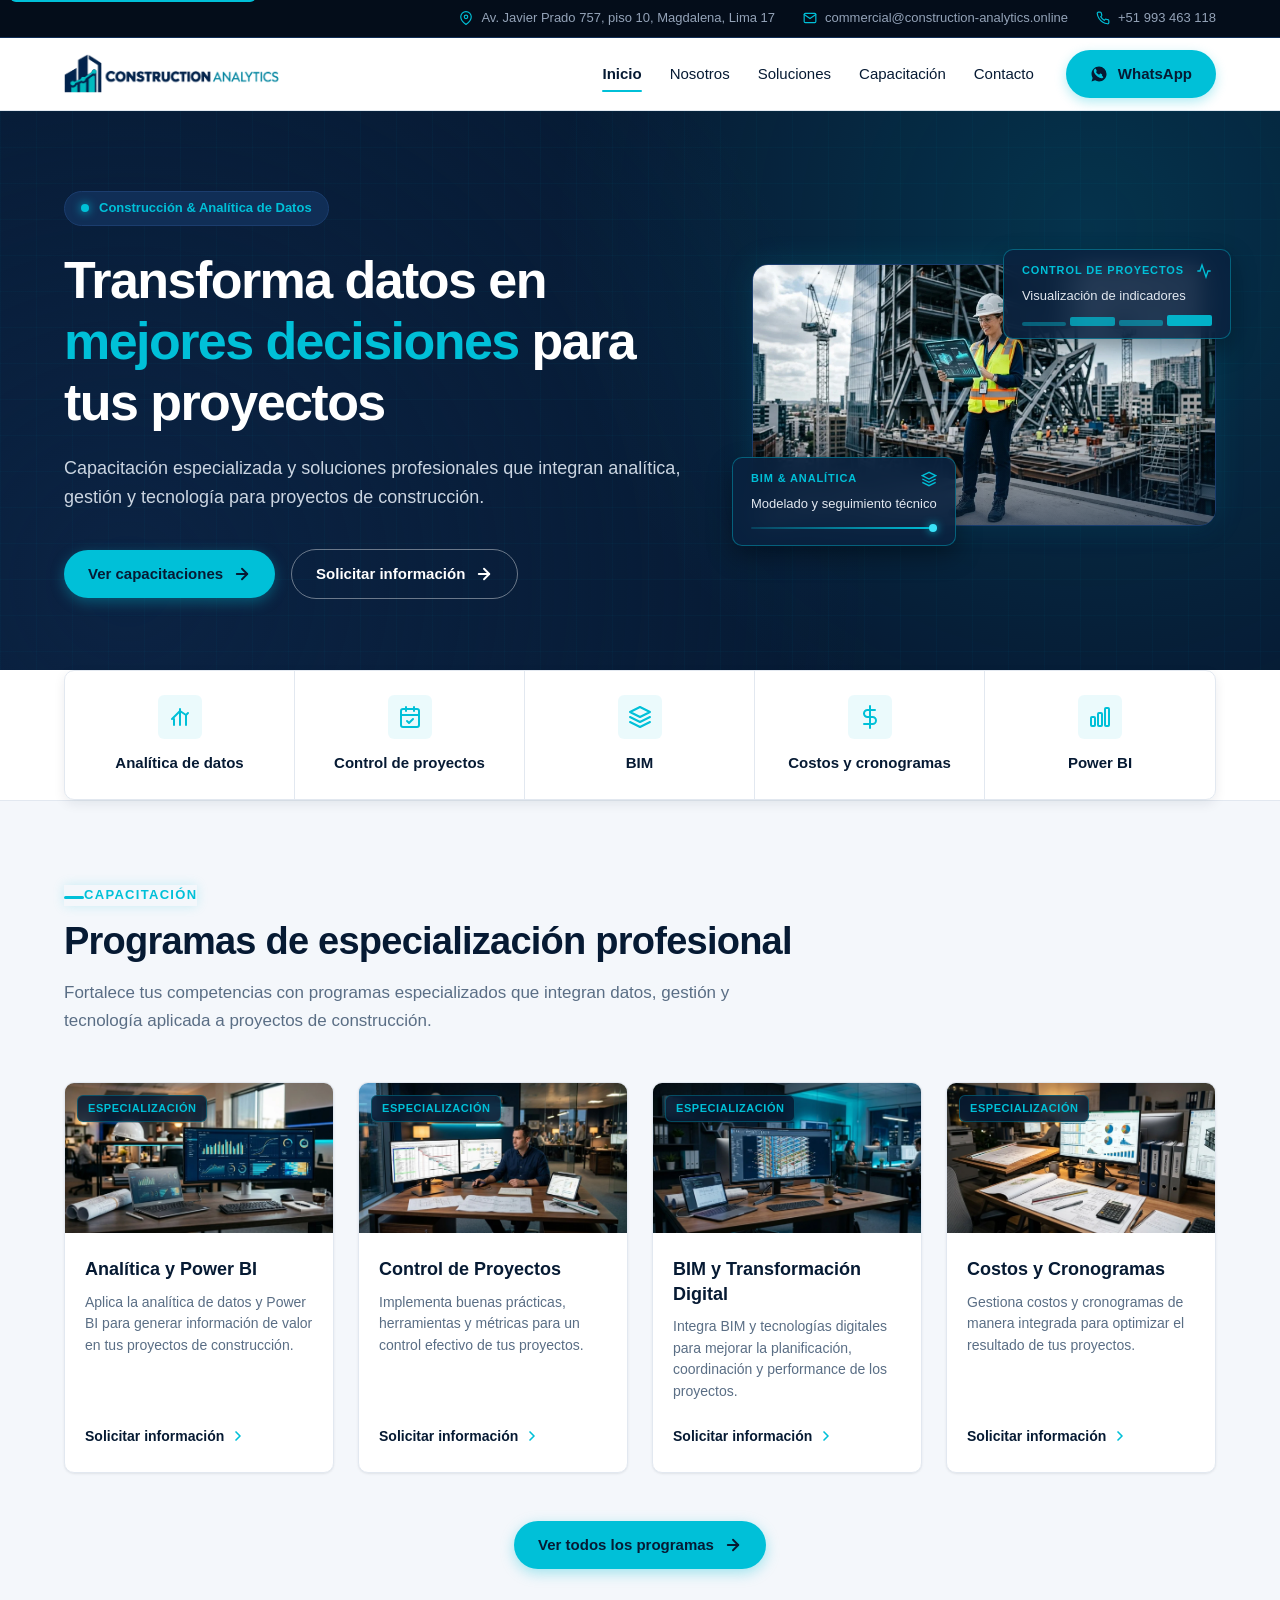
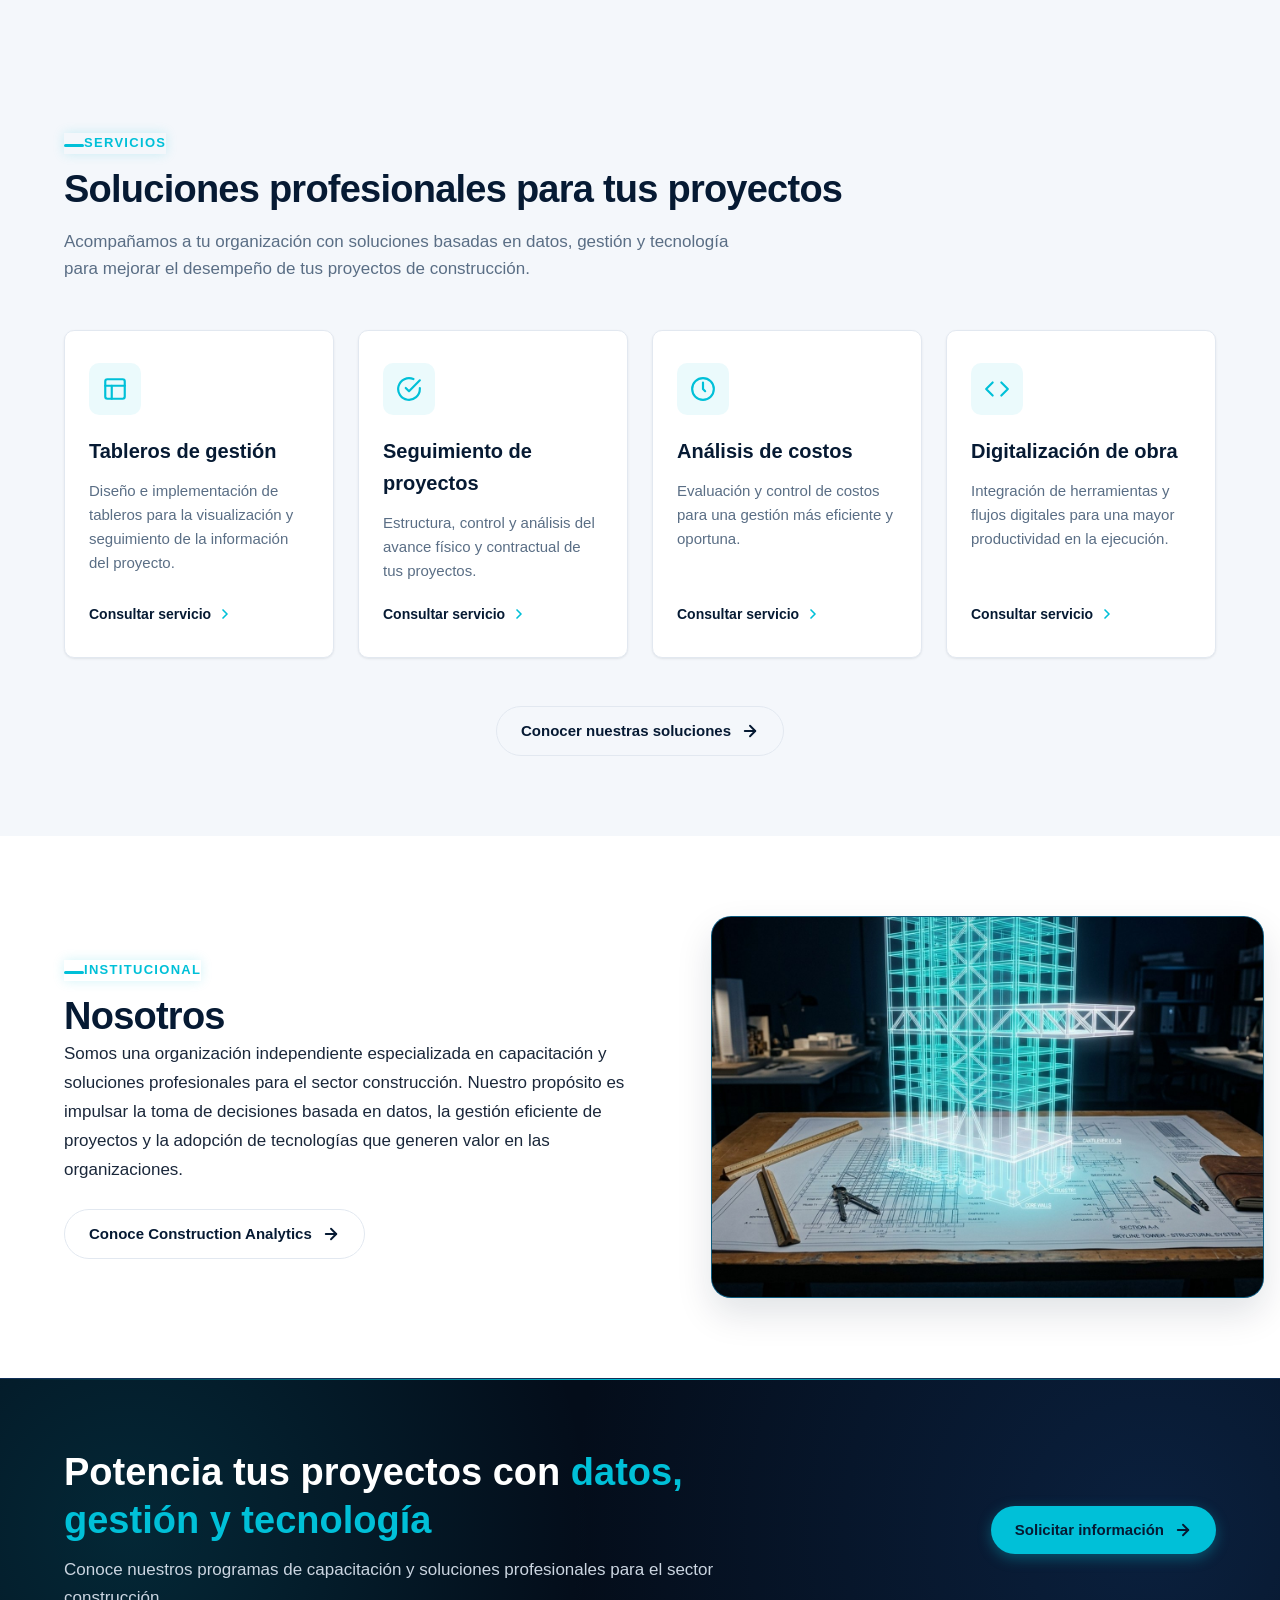
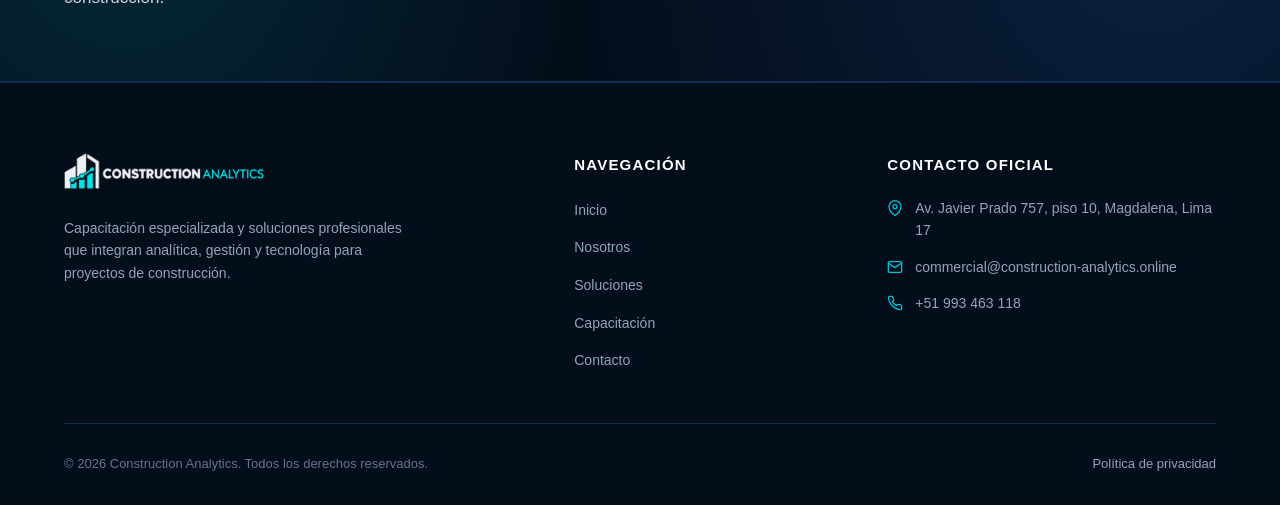
==== index.html @ 5a781f60 "feat: crear sitio web multipágina de Construction Analytics" ====
<!DOCTYPE html>
<html lang="es">
<head>
  <meta charset="UTF-8">
  <meta name="viewport" content="width=device-width, initial-scale=1.0">
  <title>Construction Analytics | Capacitación y analítica para proyectos</title>
  <meta name="description" content="Capacitación especializada y soluciones profesionales que integran analítica, gestión y tecnología para proyectos de construcción.">
  <link rel="canonical" href="https://construction-analytics.online/">

  <!-- Open Graph / Redes Sociales -->
  <meta property="og:type" content="website">
  <meta property="og:url" content="https://construction-analytics.online/">
  <meta property="og:title" content="Construction Analytics | Capacitación y analítica para proyectos">
  <meta property="og:description" content="Capacitación especializada y soluciones profesionales que integran analítica, gestión y tecnología para proyectos de construcción.">
  <meta property="og:image" content="https://construction-analytics.online/assets/img/hero-engineer.jpg">

  <!-- Favicon e Identidad -->
  <link rel="icon" type="image/png" href="assets/img/favicon.png">
  <link rel="apple-touch-icon" href="assets/img/favicon.png">

  <!-- Hojas de Estilos -->
  <link rel="stylesheet" href="assets/css/styles.css">

  <!-- Datos Estructurados JSON-LD -->
  <script type="application/ld+json">
  {
    "@context": "https://schema.org",
    "@type": "EducationalOrganization",
    "name": "Construction Analytics",
    "url": "https://construction-analytics.online/",
    "logo": "https://construction-analytics.online/assets/img/logo-construction-analytics.png",
    "email": "commercial@construction-analytics.online",
    "telephone": "+51993463118",
    "address": {
      "@type": "PostalAddress",
      "streetAddress": "Av. Javier Prado 757, piso 10",
      "addressLocality": "Magdalena",
      "addressRegion": "Lima",
      "postalCode": "Lima 17",
      "addressCountry": "PE"
    },
    "description": "Capacitación especializada y soluciones profesionales que integran analítica, gestión y tecnología para proyectos de construcción."
  }
  </script>
</head>
<body>

  <!-- Enlace accesible de salto al contenido -->
  <a href="#main-content" class="skip-link">Saltar al contenido principal</a>

  <!-- ==========================================================================
       BARRA SUPERIOR (TOP BAR)
       ========================================================================== -->
  <aside class="topbar" aria-label="Información de contacto rápido">
    <div class="container topbar-container">
      <a href="https://maps.google.com/?q=Av.+Javier+Prado+757,+piso+10,+Magdalena,+Lima+17,+Peru" target="_blank" rel="noopener noreferrer" class="topbar-item" title="Ver dirección en Google Maps">
        <svg viewBox="0 0 24 24" fill="none" stroke="currentColor" stroke-width="2" stroke-linecap="round" stroke-linejoin="round" aria-hidden="true">
          <path d="M21 10c0 7-9 13-9 13s-9-6-9-13a9 9 0 0 1 18 0z"></path>
          <circle cx="12" cy="10" r="3"></circle>
        </svg>
        <span>Av. Javier Prado 757, piso 10, Magdalena, Lima 17</span>
      </a>

      <a href="mailto:commercial@construction-analytics.online" class="topbar-item" title="Enviar correo electrónico">
        <svg viewBox="0 0 24 24" fill="none" stroke="currentColor" stroke-width="2" stroke-linecap="round" stroke-linejoin="round" aria-hidden="true">
          <path d="M4 4h16c1.1 0 2 .9 2 2v12c0 1.1-.9 2-2 2H4c-1.1 0-2-.9-2-2V6c0-1.1.9-2 2-2z"></path>
          <polyline points="22,6 12,13 2,6"></polyline>
        </svg>
        <span>commercial@construction-analytics.online</span>
      </a>

      <a href="tel:+51993463118" class="topbar-item" title="Llamar al teléfono oficial">
        <svg viewBox="0 0 24 24" fill="none" stroke="currentColor" stroke-width="2" stroke-linecap="round" stroke-linejoin="round" aria-hidden="true">
          <path d="M22 16.92v3a2 2 0 0 1-2.18 2 19.79 19.79 0 0 1-8.63-3.07 19.5 19.5 0 0 1-6-6 19.79 19.79 0 0 1-3.07-8.67A2 2 0 0 1 4.11 2h3a2 2 0 0 1 2 1.72 12.84 12.84 0 0 0 .7 2.81 2 2 0 0 1-.45 2.11L8.09 9.91a16 16 0 0 0 6 6l1.27-1.27a2 2 0 0 1 2.11-.45 12.84 12.84 0 0 0 2.81.7A2 2 0 0 1 22 16.92z"></path>
        </svg>
        <span>+51 993 463 118</span>
      </a>
    </div>
  </aside>

  <!-- ==========================================================================
       ENCABEZADO Y MENÚ DE NAVEGACIÓN
       ========================================================================== -->
  <header class="site-header">
    <div class="container header-container">
      <a href="index.html" class="site-logo" aria-label="Construction Analytics - Inicio">
        <img src="assets/img/logo-construction-analytics.png" alt="Logotipo oficial de Construction Analytics" width="215" height="39" loading="eager">
      </a>

      <!-- Botón de Menú Móvil -->
      <button class="mobile-menu-toggle" aria-expanded="false" aria-controls="primary-navigation" aria-label="Abrir menú de navegación">
        <span></span>
        <span></span>
        <span></span>
      </button>

      <!-- Navegación Principal Multipágina -->
      <nav id="primary-navigation" class="primary-nav mobile-nav" aria-label="Navegación principal">
        <div class="mobile-menu-header">
          <a href="index.html" class="mobile-menu-logo" aria-label="Construction Analytics - Inicio">
            <img src="assets/img/logo-construction-analytics.png" alt="Logotipo Construction Analytics" width="180" height="33">
          </a>
          <button type="button" class="mobile-menu-close" aria-label="Cerrar menú">
            <svg viewBox="0 0 24 24" width="22" height="22" fill="none" stroke="currentColor" stroke-width="2.2" stroke-linecap="round" stroke-linejoin="round" aria-hidden="true">
              <line x1="18" y1="6" x2="6" y2="18"></line>
              <line x1="6" y1="6" x2="18" y2="18"></line>
            </svg>
          </button>
        </div>

        <div class="mobile-menu-body">
          <ul class="nav-list mobile-menu-links">
            <li><a href="index.html" class="nav-link active" aria-current="page">Inicio</a></li>
            <li><a href="nosotros.html" class="nav-link">Nosotros</a></li>
            <li><a href="soluciones.html" class="nav-link">Soluciones</a></li>
            <li><a href="capacitacion.html" class="nav-link">Capacitación</a></li>
            <li><a href="contacto.html" class="nav-link">Contacto</a></li>
          </ul>

          <div class="nav-cta">
            <a href="https://wa.me/51993463118?text=Hola%20Construction%20Analytics,%20deseo%20solicitar%20informaci%C3%B3n." target="_blank" rel="noopener noreferrer" class="btn btn-whatsapp" aria-label="Contactar por WhatsApp (+51 993 463 118)">
              <svg viewBox="0 0 24 24" aria-hidden="true">
                <path d="M12.031 2C6.495 2 2 6.49 2 12.022c0 1.954.557 3.784 1.527 5.341L2 22l4.809-1.503a9.98 9.98 0 0 0 5.222 1.464h.004c5.534 0 10.03-4.49 10.03-10.023A10.015 10.015 0 0 0 12.031 2zm5.835 14.18c-.244.686-1.42 1.309-1.968 1.353-.51.04-1.173.06-3.793-.993-3.345-1.346-5.498-4.737-5.666-4.957-.168-.22-1.35-1.797-1.35-3.428 0-1.63.856-2.433 1.161-2.76.244-.262.534-.328.712-.328.178 0 .356.002.512.01.168.008.391-.064.612.467.228.552.776 1.898.844 2.036.068.138.113.3.023.479-.09.18-.135.292-.269.448-.133.155-.281.346-.401.465-.134.133-.274.278-.118.546.156.267.693 1.144 1.488 1.85 1.025.912 1.888 1.194 2.155 1.327.267.133.423.111.58-.067.156-.178.667-.777.845-1.044.178-.267.356-.222.6-.133.245.089 1.558.734 1.825.867.267.134.445.2.512.312.067.112.067.644-.177 1.33z"/>
              </svg>
              <span>WhatsApp</span>
            </a>
          </div>
        </div>
      </nav>
    </div>
  </header>

  <!-- ==========================================================================
       CONTENIDO PRINCIPAL
       ========================================================================== -->
  <main id="main-content">

    <!-- 1. HERO PRINCIPAL -->
    <section class="hero-section" aria-labelledby="hero-heading">
      <div class="container">
        <div class="hero-grid">
          
          <div class="hero-content reveal-on-scroll">
            <div class="hero-badge">
              <span class="hero-badge-dot"></span>
              <span>Construcción & Analítica de Datos</span>
            </div>

            <h1 id="hero-heading" class="hero-title">
              Transforma datos en <span class="text-cyan">mejores decisiones</span> para tus proyectos
            </h1>

            <p class="hero-description">
              Capacitación especializada y soluciones profesionales que integran analítica, gestión y tecnología para proyectos de construcción.
            </p>

            <div class="hero-actions">
              <a href="capacitacion.html" class="btn btn-primary">
                <span>Ver capacitaciones</span>
                <svg viewBox="0 0 24 24" fill="none" stroke="currentColor" stroke-width="2.5" stroke-linecap="round" stroke-linejoin="round" aria-hidden="true">
                  <line x1="5" y1="12" x2="19" y2="12"></line>
                  <polyline points="12 5 19 12 12 19"></polyline>
                </svg>
              </a>

              <a href="contacto.html" class="btn btn-outline">
                <span>Solicitar información</span>
                <svg viewBox="0 0 24 24" fill="none" stroke="currentColor" stroke-width="2.5" stroke-linecap="round" stroke-linejoin="round" aria-hidden="true">
                  <line x1="5" y1="12" x2="19" y2="12"></line>
                  <polyline points="12 5 19 12 12 19"></polyline>
                </svg>
              </a>
            </div>
          </div>

          <div class="hero-visual reveal-on-scroll">
            <div class="hero-image-wrapper">
              <picture>
                <source srcset="assets/img/hero-engineer.webp" type="image/webp">
                <img src="assets/img/hero-engineer.jpg" alt="Ingeniero civil supervisando analítica técnica de proyectos de construcción" width="800" height="450" loading="eager" decoding="async">
              </picture>
              <div class="hero-image-overlay"></div>
            </div>

            <!-- Indicadores Flotantes Tecnológicos Neutros (HUD) -->
            <div class="floating-hud floating-hud-top-right">
              <div class="hud-header">
                <span class="hud-title">Control de proyectos</span>
                <span class="hud-icon-badge" aria-hidden="true">
                  <svg viewBox="0 0 24 24" width="16" height="16" fill="none" stroke="currentColor" stroke-width="2">
                    <polyline points="22 12 18 12 15 21 9 3 6 12 2 12"></polyline>
                  </svg>
                </span>
              </div>
              <div class="hud-subtext">Visualización de indicadores</div>
              <div class="hud-deco-bars" aria-hidden="true">
                <span class="hud-bar bar-1"></span>
                <span class="hud-bar bar-2"></span>
                <span class="hud-bar bar-3"></span>
                <span class="hud-bar bar-4"></span>
              </div>
            </div>

            <div class="floating-hud floating-hud-bottom-left">
              <div class="hud-header">
                <span class="hud-title">BIM & Analítica</span>
                <span class="hud-icon-badge" aria-hidden="true">
                  <svg viewBox="0 0 24 24" width="16" height="16" fill="none" stroke="currentColor" stroke-width="2">
                    <polygon points="12 2 2 7 12 12 22 7 12 2"></polygon>
                    <polyline points="2 17 12 22 22 17"></polyline>
                    <polyline points="2 12 12 17 22 12"></polyline>
                  </svg>
                </span>
              </div>
              <div class="hud-subtext">Modelado y seguimiento técnico</div>
              <div class="hud-sparkline" aria-hidden="true">
                <span class="spark-line"></span>
              </div>
            </div>

          </div>

        </div>
      </div>
    </section>

    <!-- 2. ESPECIALIDADES (5 DISCIPLINAS) -->
    <section class="specialties-section" aria-label="Especialidades clave">
      <div class="container">
        <div class="specialties-grid reveal-on-scroll">
          
          <div class="specialty-card">
            <div class="specialty-icon" aria-hidden="true">
              <svg viewBox="0 0 24 24" fill="none" stroke="currentColor" stroke-width="2" stroke-linecap="round" stroke-linejoin="round">
                <line x1="18" y1="20" x2="18" y2="10"></line>
                <line x1="12" y1="20" x2="12" y2="4"></line>
                <line x1="6" y1="20" x2="6" y2="14"></line>
                <path d="M4 14l8-8 6 4 2-2"></path>
              </svg>
            </div>
            <h2 class="specialty-title">Analítica de datos</h2>
          </div>

          <div class="specialty-card">
            <div class="specialty-icon" aria-hidden="true">
              <svg viewBox="0 0 24 24" fill="none" stroke="currentColor" stroke-width="2" stroke-linecap="round" stroke-linejoin="round">
                <rect x="3" y="4" width="18" height="18" rx="2" ry="2"></rect>
                <line x1="16" y1="2" x2="16" y2="6"></line>
                <line x1="8" y1="2" x2="8" y2="6"></line>
                <line x1="3" y1="10" x2="21" y2="10"></line>
                <path d="M9 16l2 2 4-4"></path>
              </svg>
            </div>
            <h2 class="specialty-title">Control de proyectos</h2>
          </div>

          <div class="specialty-card">
            <div class="specialty-icon" aria-hidden="true">
              <svg viewBox="0 0 24 24" fill="none" stroke="currentColor" stroke-width="2" stroke-linecap="round" stroke-linejoin="round">
                <polygon points="12 2 2 7 12 12 22 7 12 2"></polygon>
                <polyline points="2 17 12 22 22 17"></polyline>
                <polyline points="2 12 12 17 22 12"></polyline>
              </svg>
            </div>
            <h2 class="specialty-title">BIM</h2>
          </div>

          <div class="specialty-card">
            <div class="specialty-icon" aria-hidden="true">
              <svg viewBox="0 0 24 24" fill="none" stroke="currentColor" stroke-width="2" stroke-linecap="round" stroke-linejoin="round">
                <line x1="12" y1="1" x2="12" y2="23"></line>
                <path d="M17 5H9.5a3.5 3.5 0 0 0 0 7h5a3.5 3.5 0 0 1 0 7H6"></path>
              </svg>
            </div>
            <h2 class="specialty-title">Costos y cronogramas</h2>
          </div>

          <div class="specialty-card">
            <div class="specialty-icon" aria-hidden="true">
              <svg viewBox="0 0 24 24" fill="none" stroke="currentColor" stroke-width="2" stroke-linecap="round" stroke-linejoin="round">
                <rect x="3" y="12" width="4" height="9" rx="1"></rect>
                <rect x="10" y="8" width="4" height="13" rx="1"></rect>
                <rect x="17" y="3" width="4" height="18" rx="1"></rect>
              </svg>
            </div>
            <h2 class="specialty-title">Power BI</h2>
          </div>

        </div>
      </div>
    </section>

    <!-- 3. RESUMEN DE CAPACITACIONES -->
    <section class="programs-section" aria-labelledby="programs-preview-heading">
      <div class="container">
        
        <div class="section-header reveal-on-scroll">
          <span class="section-tag">Capacitación</span>
          <h2 id="programs-preview-heading" class="section-title">Programas de especialización profesional</h2>
          <p class="section-subtitle">
            Fortalece tus competencias con programas especializados que integran datos, gestión y tecnología aplicada a proyectos de construcción.
          </p>
        </div>

        <div class="programs-grid">

          <!-- Programa 1 -->
          <article class="program-card reveal-on-scroll">
            <div class="program-thumb">
              <picture>
                <source srcset="assets/img/thumb-program-1.webp" type="image/webp">
                <img src="assets/img/thumb-program-1.jpg" alt="Visualización y dashboards de analítica con Power BI" width="600" height="338" loading="lazy" decoding="async">
              </picture>
              <span class="program-badge">Especialización</span>
            </div>
            <div class="program-body">
              <h3 class="program-name">Analítica y Power BI</h3>
              <p class="program-desc">
                Aplica la analítica de datos y Power BI para generar información de valor en tus proyectos de construcción.
              </p>
              <div class="program-action">
                <a href="contacto.html?interes=analitica-power-bi" class="btn-program-select">
                  <span>Solicitar información</span>
                  <svg viewBox="0 0 24 24" fill="none" stroke="currentColor" stroke-width="2.5" stroke-linecap="round" stroke-linejoin="round" aria-hidden="true">
                    <polyline points="9 18 15 12 9 6"></polyline>
                  </svg>
                </a>
              </div>
            </div>
          </article>

          <!-- Programa 2 -->
          <article class="program-card reveal-on-scroll">
            <div class="program-thumb">
              <picture>
                <source srcset="assets/img/thumb-program-2.webp" type="image/webp">
                <img src="assets/img/thumb-program-2.jpg" alt="Control de proyectos y seguimiento de cronogramas" width="600" height="338" loading="lazy" decoding="async">
              </picture>
              <span class="program-badge">Especialización</span>
            </div>
            <div class="program-body">
              <h3 class="program-name">Control de Proyectos</h3>
              <p class="program-desc">
                Implementa buenas prácticas, herramientas y métricas para un control efectivo de tus proyectos.
              </p>
              <div class="program-action">
                <a href="contacto.html?interes=control-proyectos" class="btn-program-select">
                  <span>Solicitar información</span>
                  <svg viewBox="0 0 24 24" fill="none" stroke="currentColor" stroke-width="2.5" stroke-linecap="round" stroke-linejoin="round" aria-hidden="true">
                    <polyline points="9 18 15 12 9 6"></polyline>
                  </svg>
                </a>
              </div>
            </div>
          </article>

          <!-- Programa 3 -->
          <article class="program-card reveal-on-scroll">
            <div class="program-thumb">
              <picture>
                <source srcset="assets/img/thumb-program-3.webp" type="image/webp">
                <img src="assets/img/thumb-program-3.jpg" alt="Modelo digital 3D y metodología BIM" width="600" height="338" loading="lazy" decoding="async">
              </picture>
              <span class="program-badge">Especialización</span>
            </div>
            <div class="program-body">
              <h3 class="program-name">BIM y Transformación Digital</h3>
              <p class="program-desc">
                Integra BIM y tecnologías digitales para mejorar la planificación, coordinación y performance de los proyectos.
              </p>
              <div class="program-action">
                <a href="contacto.html?interes=bim-transformacion" class="btn-program-select">
                  <span>Solicitar información</span>
                  <svg viewBox="0 0 24 24" fill="none" stroke="currentColor" stroke-width="2.5" stroke-linecap="round" stroke-linejoin="round" aria-hidden="true">
                    <polyline points="9 18 15 12 9 6"></polyline>
                  </svg>
                </a>
              </div>
            </div>
          </article>

          <!-- Programa 4 -->
          <article class="program-card reveal-on-scroll">
            <div class="program-thumb">
              <picture>
                <source srcset="assets/img/thumb-program-4.webp" type="image/webp">
                <img src="assets/img/thumb-program-4.jpg" alt="Gestión de costos, presupuestos y programación" width="600" height="338" loading="lazy" decoding="async">
              </picture>
              <span class="program-badge">Especialización</span>
            </div>
            <div class="program-body">
              <h3 class="program-name">Costos y Cronogramas</h3>
              <p class="program-desc">
                Gestiona costos y cronogramas de manera integrada para optimizar el resultado de tus proyectos.
              </p>
              <div class="program-action">
                <a href="contacto.html?interes=costos-cronogramas" class="btn-program-select">
                  <span>Solicitar información</span>
                  <svg viewBox="0 0 24 24" fill="none" stroke="currentColor" stroke-width="2.5" stroke-linecap="round" stroke-linejoin="round" aria-hidden="true">
                    <polyline points="9 18 15 12 9 6"></polyline>
                  </svg>
                </a>
              </div>
            </div>
          </article>

        </div>

        <div class="section-footer-action reveal-on-scroll">
          <a href="capacitacion.html" class="btn btn-primary">
            <span>Ver todos los programas</span>
            <svg viewBox="0 0 24 24" fill="none" stroke="currentColor" stroke-width="2.5" stroke-linecap="round" stroke-linejoin="round" aria-hidden="true">
              <line x1="5" y1="12" x2="19" y2="12"></line>
              <polyline points="12 5 19 12 12 19"></polyline>
            </svg>
          </a>
        </div>

      </div>
    </section>

    <!-- 4. RESUMEN DE SOLUCIONES -->
    <section class="solutions-section" aria-labelledby="solutions-preview-heading">
      <div class="container">
        
        <div class="section-header reveal-on-scroll">
          <span class="section-tag">Servicios</span>
          <h2 id="solutions-preview-heading" class="section-title">Soluciones profesionales para tus proyectos</h2>
          <p class="section-subtitle">
            Acompañamos a tu organización con soluciones basadas en datos, gestión y tecnología para mejorar el desempeño de tus proyectos de construcción.
          </p>
        </div>

        <div class="solutions-grid">

          <article class="solution-card reveal-on-scroll">
            <div class="solution-icon" aria-hidden="true">
              <svg viewBox="0 0 24 24" fill="none" stroke="currentColor" stroke-width="2" stroke-linecap="round" stroke-linejoin="round">
                <rect x="3" y="3" width="18" height="18" rx="2" ry="2"></rect>
                <line x1="3" y1="9" x2="21" y2="9"></line>
                <line x1="9" y1="21" x2="9" y2="9"></line>
              </svg>
            </div>
            <h3 class="solution-title">Tableros de gestión</h3>
            <p class="solution-desc">
              Diseño e implementación de tableros para la visualización y seguimiento de la información del proyecto.
            </p>
            <a href="contacto.html?interes=tableros-gestion" class="solution-link">
              <span>Consultar servicio</span>
              <svg viewBox="0 0 24 24" fill="none" stroke="currentColor" stroke-width="2.5" stroke-linecap="round" stroke-linejoin="round" aria-hidden="true">
                <polyline points="9 18 15 12 9 6"></polyline>
              </svg>
            </a>
          </article>

          <article class="solution-card reveal-on-scroll">
            <div class="solution-icon" aria-hidden="true">
              <svg viewBox="0 0 24 24" fill="none" stroke="currentColor" stroke-width="2" stroke-linecap="round" stroke-linejoin="round">
                <path d="M22 11.08V12a10 10 0 1 1-5.93-9.14"></path>
                <polyline points="22 4 12 14.01 9 11.01"></polyline>
              </svg>
            </div>
            <h3 class="solution-title">Seguimiento de proyectos</h3>
            <p class="solution-desc">
              Estructura, control y análisis del avance físico y contractual de tus proyectos.
            </p>
            <a href="contacto.html?interes=seguimiento-proyectos" class="solution-link">
              <span>Consultar servicio</span>
              <svg viewBox="0 0 24 24" fill="none" stroke="currentColor" stroke-width="2.5" stroke-linecap="round" stroke-linejoin="round" aria-hidden="true">
                <polyline points="9 18 15 12 9 6"></polyline>
              </svg>
            </a>
          </article>

          <article class="solution-card reveal-on-scroll">
            <div class="solution-icon" aria-hidden="true">
              <svg viewBox="0 0 24 24" fill="none" stroke="currentColor" stroke-width="2" stroke-linecap="round" stroke-linejoin="round">
                <circle cx="12" cy="12" r="10"></circle>
                <polyline points="12 6 12 12 14 14"></polyline>
              </svg>
            </div>
            <h3 class="solution-title">Análisis de costos</h3>
            <p class="solution-desc">
              Evaluación y control de costos para una gestión más eficiente y oportuna.
            </p>
            <a href="contacto.html?interes=analisis-costos" class="solution-link">
              <span>Consultar servicio</span>
              <svg viewBox="0 0 24 24" fill="none" stroke="currentColor" stroke-width="2.5" stroke-linecap="round" stroke-linejoin="round" aria-hidden="true">
                <polyline points="9 18 15 12 9 6"></polyline>
              </svg>
            </a>
          </article>

          <article class="solution-card reveal-on-scroll">
            <div class="solution-icon" aria-hidden="true">
              <svg viewBox="0 0 24 24" fill="none" stroke="currentColor" stroke-width="2" stroke-linecap="round" stroke-linejoin="round">
                <polyline points="16 18 22 12 16 6"></polyline>
                <polyline points="8 6 2 12 8 18"></polyline>
              </svg>
            </div>
            <h3 class="solution-title">Digitalización de obra</h3>
            <p class="solution-desc">
              Integración de herramientas y flujos digitales para una mayor productividad en la ejecución.
            </p>
            <a href="contacto.html?interes=digitalizacion-obra" class="solution-link">
              <span>Consultar servicio</span>
              <svg viewBox="0 0 24 24" fill="none" stroke="currentColor" stroke-width="2.5" stroke-linecap="round" stroke-linejoin="round" aria-hidden="true">
                <polyline points="9 18 15 12 9 6"></polyline>
              </svg>
            </a>
          </article>

        </div>

        <div class="section-footer-action reveal-on-scroll">
          <a href="soluciones.html" class="btn btn-outline-dark">
            <span>Conocer nuestras soluciones</span>
            <svg viewBox="0 0 24 24" fill="none" stroke="currentColor" stroke-width="2.5" stroke-linecap="round" stroke-linejoin="round" aria-hidden="true">
              <line x1="5" y1="12" x2="19" y2="12"></line>
              <polyline points="12 5 19 12 12 19"></polyline>
            </svg>
          </a>
        </div>

      </div>
    </section>

    <!-- 5. PRESENTACIÓN INSTITUCIONAL RESUMIDA -->
    <section class="about-section" aria-labelledby="about-preview-heading">
      <div class="container">
        <div class="about-grid">

          <div class="about-content reveal-on-scroll">
            <span class="section-tag">Institucional</span>
            <h2 id="about-preview-heading" class="section-title">Nosotros</h2>
            <p class="about-text">
              Somos una organización independiente especializada en capacitación y soluciones profesionales para el sector construcción. Nuestro propósito es impulsar la toma de decisiones basada en datos, la gestión eficiente de proyectos y la adopción de tecnologías que generen valor en las organizaciones.
            </p>

            <div class="hero-actions" style="margin-top: 24px;">
              <a href="nosotros.html" class="btn btn-outline-dark">
                <span>Conoce Construction Analytics</span>
                <svg viewBox="0 0 24 24" fill="none" stroke="currentColor" stroke-width="2.5" stroke-linecap="round" stroke-linejoin="round" aria-hidden="true">
                  <line x1="5" y1="12" x2="19" y2="12"></line>
                  <polyline points="12 5 19 12 12 19"></polyline>
                </svg>
              </a>
            </div>
          </div>

          <div class="about-visual reveal-on-scroll">
            <img src="assets/img/nosotros-blueprint.jpg" alt="Estructura arquitectónica y modelado técnico de proyectos" width="500" height="280" loading="lazy">
          </div>

        </div>
      </div>
    </section>

    <!-- 6. LLAMADO A LA ACCIÓN (CTA FINAL) -->
    <section class="cta-section" aria-labelledby="cta-heading">
      <div class="container">
        <div class="cta-content">
          <div class="cta-text">
            <h2 id="cta-heading" class="cta-title">
              Potencia tus proyectos con <span class="text-cyan">datos, gestión y tecnología</span>
            </h2>
            <p class="cta-desc">
              Conoce nuestros programas de capacitación y soluciones profesionales para el sector construcción.
            </p>
          </div>
          <div>
            <a href="contacto.html" class="btn btn-primary">
              <span>Solicitar información</span>
              <svg viewBox="0 0 24 24" fill="none" stroke="currentColor" stroke-width="2.5" stroke-linecap="round" stroke-linejoin="round" aria-hidden="true">
                <line x1="5" y1="12" x2="19" y2="12"></line>
                <polyline points="12 5 19 12 12 19"></polyline>
              </svg>
            </a>
          </div>
        </div>
      </div>
    </section>

  </main>

  <!-- ==========================================================================
       PIE DE PÁGINA (FOOTER)
       ========================================================================== -->
  <footer class="site-footer">
    <div class="container">
      
      <div class="footer-top">
        
        <div class="footer-brand">
          <a href="index.html" class="footer-logo" aria-label="Construction Analytics - Inicio">
            <img src="assets/img/logo-construction-analytics-light.png" alt="Logotipo Construction Analytics" width="200" height="36" loading="lazy">
          </a>
          <p class="footer-desc">
            Capacitación especializada y soluciones profesionales que integran analítica, gestión y tecnología para proyectos de construcción.
          </p>
        </div>

        <div class="footer-nav">
          <h3 class="footer-heading">Navegación</h3>
          <ul class="footer-links-list">
            <li><a href="index.html" class="footer-link">Inicio</a></li>
            <li><a href="nosotros.html" class="footer-link">Nosotros</a></li>
            <li><a href="soluciones.html" class="footer-link">Soluciones</a></li>
            <li><a href="capacitacion.html" class="footer-link">Capacitación</a></li>
            <li><a href="contacto.html" class="footer-link">Contacto</a></li>
          </ul>
        </div>

        <div class="footer-contact">
          <h3 class="footer-heading">Contacto Oficial</h3>
          <div class="footer-contact-list">
            <div class="footer-contact-item">
              <svg viewBox="0 0 24 24" fill="none" stroke="currentColor" stroke-width="2" stroke-linecap="round" stroke-linejoin="round" aria-hidden="true">
                <path d="M21 10c0 7-9 13-9 13s-9-6-9-13a9 9 0 0 1 18 0z"></path>
                <circle cx="12" cy="10" r="3"></circle>
              </svg>
              <span>Av. Javier Prado 757, piso 10, Magdalena, Lima 17</span>
            </div>

            <div class="footer-contact-item">
              <svg viewBox="0 0 24 24" fill="none" stroke="currentColor" stroke-width="2" stroke-linecap="round" stroke-linejoin="round" aria-hidden="true">
                <path d="M4 4h16c1.1 0 2 .9 2 2v12c0 1.1-.9 2-2 2H4c-1.1 0-2-.9-2-2V6c0-1.1.9-2 2-2z"></path>
                <polyline points="22,6 12,13 2,6"></polyline>
              </svg>
              <a href="mailto:commercial@construction-analytics.online">commercial@construction-analytics.online</a>
            </div>

            <div class="footer-contact-item">
              <svg viewBox="0 0 24 24" fill="none" stroke="currentColor" stroke-width="2" stroke-linecap="round" stroke-linejoin="round" aria-hidden="true">
                <path d="M22 16.92v3a2 2 0 0 1-2.18 2 19.79 19.79 0 0 1-8.63-3.07 19.5 19.5 0 0 1-6-6 19.79 19.79 0 0 1-3.07-8.67A2 2 0 0 1 4.11 2h3a2 2 0 0 1 2 1.72 12.84 12.84 0 0 0 .7 2.81 2 2 0 0 1-.45 2.11L8.09 9.91a16 16 0 0 0 6 6l1.27-1.27a2 2 0 0 1 2.11-.45 12.84 12.84 0 0 0 2.81.7A2 2 0 0 1 22 16.92z"></path>
              </svg>
              <a href="tel:+51993463118">+51 993 463 118</a>
            </div>
          </div>
        </div>

      </div>

      <div class="footer-bottom">
        <p>&copy; <span id="current-year">2026</span> Construction Analytics. Todos los derechos reservados.</p>
        <p><a href="privacidad.html">Política de privacidad</a></p>
      </div>

    </div>
  </footer>

  <!-- Scripts -->
  <script src="assets/js/main.js" defer></script>
</body>
</html>
---- assets/css/styles.css ----
/* ==========================================================================
   CONSTRUCTION ANALYTICS - ESTILOS PRINCIPALES (MULTIPÁGINA)
   Marca: Construction Analytics
   Año: 2026
   Hosting: GoDaddy Shared Hosting (Optimizado, Vanilla CSS)
   ========================================================================== */

/* --- Variables y Paleta de Colores --- */
:root {
  --color-navy-dark: #040d1a;
  --color-navy-primary: #061a33;
  --color-navy-secondary: #0c2547;
  --color-navy-surface: #102e56;
  --color-navy-border: #1b3d6e;

  --color-cyan: #00c0d8;
  --color-cyan-light: #3be2f8;
  --color-cyan-hover: #00d6f2;
  --color-cyan-glow: rgba(0, 192, 216, 0.25);
  --color-cyan-subtle: rgba(0, 192, 216, 0.08);

  --color-white: #ffffff;
  --color-bg-light: #f4f7fb;
  --color-bg-light-alt: #edf2f7;
  --color-text-main: #1a273a;
  --color-text-muted: #5a6e85;
  --color-text-light: #e2e8f0;
  --color-border-light: #e2e8f0;
  --color-card-bg: #ffffff;

  --color-whatsapp: #25d366;
  --color-whatsapp-hover: #1ebe5d;

  --font-family: 'Inter', -apple-system, BlinkMacSystemFont, 'Segoe UI', Roboto, 'Helvetica Neue', Arial, sans-serif;
  
  --shadow-sm: 0 1px 3px rgba(6, 26, 51, 0.06), 0 1px 2px rgba(6, 26, 51, 0.04);
  --shadow-md: 0 4px 12px rgba(6, 26, 51, 0.08);
  --shadow-lg: 0 10px 25px -5px rgba(6, 26, 51, 0.1), 0 8px 10px -6px rgba(6, 26, 51, 0.06);
  --shadow-glow: 0 0 20px var(--color-cyan-glow);

  --radius-sm: 6px;
  --radius-md: 10px;
  --radius-lg: 16px;
  --radius-pill: 9999px;

  --transition-fast: 0.2s ease;
  --transition-normal: 0.3s cubic-bezier(0.16, 1, 0.3, 1);
  --max-width: 1200px;
}

/* --- Reseteo y Base --- */
*, *::before, *::after {
  box-sizing: border-box;
  margin: 0;
  padding: 0;
}

html {
  font-size: 16px;
  scroll-behavior: smooth;
  -webkit-font-smoothing: antialiased;
  -moz-osx-font-smoothing: grayscale;
}

body {
  font-family: var(--font-family);
  background-color: var(--color-bg-light);
  color: var(--color-text-main);
  line-height: 1.6;
  overflow-x: hidden;
}

img, svg {
  display: block;
  max-width: 100%;
  height: auto;
}

a {
  color: inherit;
  text-decoration: none;
  transition: color var(--transition-fast);
}

button, input, select, textarea {
  font-family: inherit;
  font-size: inherit;
}

button {
  cursor: pointer;
  border: none;
  background: none;
}

ul, ol {
  list-style: none;
}

/* --- Accesibilidad: Enlace de salto --- */
.skip-link {
  position: absolute;
  top: -40px;
  left: 10px;
  background: var(--color-cyan);
  color: var(--color-navy-primary);
  padding: 8px 16px;
  z-index: 99999;
  font-weight: 700;
  border-radius: var(--radius-sm);
  transition: top var(--transition-fast);
}

.skip-link:focus {
  top: 10px;
}

:focus-visible {
  outline: 2px solid var(--color-cyan);
  outline-offset: 3px;
}

/* --- Layout Contenedor --- */
.container {
  width: 100%;
  max-width: var(--max-width);
  margin-left: auto;
  margin-right: auto;
  padding-left: 24px;
  padding-right: 24px;
}

/* --- Tipografía y Títulos de Sección --- */
.section-header {
  margin-bottom: 48px;
}

.section-header.text-center {
  text-align: center;
}

.section-tag {
  display: inline-flex;
  align-items: center;
  gap: 8px;
  font-size: 0.8125rem;
  font-weight: 700;
  letter-spacing: 0.1em;
  text-transform: uppercase;
  color: var(--color-cyan);
  margin-bottom: 12px;
}

.section-tag::before {
  content: "";
  display: inline-block;
  width: 20px;
  height: 3px;
  background-color: var(--color-cyan);
  border-radius: var(--radius-pill);
}

.section-title {
  font-size: clamp(1.75rem, 3.5vw, 2.375rem);
  font-weight: 800;
  color: var(--color-navy-primary);
  line-height: 1.25;
  letter-spacing: -0.02em;
}

.section-subtitle {
  margin-top: 14px;
  font-size: 1.0625rem;
  color: var(--color-text-muted);
  max-width: 680px;
}

.section-header.text-center .section-subtitle {
  margin-left: auto;
  margin-right: auto;
}

.text-cyan {
  color: var(--color-cyan);
}

/* --- Botones --- */
.btn {
  display: inline-flex;
  align-items: center;
  justify-content: center;
  gap: 10px;
  padding: 12px 24px;
  font-size: 0.9375rem;
  font-weight: 600;
  border-radius: var(--radius-pill);
  transition: all var(--transition-normal);
  text-align: center;
  white-space: nowrap;
}

.btn svg {
  width: 18px;
  height: 18px;
  transition: transform var(--transition-fast);
}

.btn:hover svg {
  transform: translateX(3px);
}

.btn-primary {
  background-color: var(--color-cyan);
  color: var(--color-navy-primary);
  box-shadow: 0 4px 14px rgba(0, 192, 216, 0.35);
}

.btn-primary:hover {
  background-color: var(--color-cyan-hover);
  box-shadow: 0 6px 20px rgba(0, 192, 216, 0.5);
  transform: translateY(-2px);
  color: var(--color-navy-dark);
}

.btn-outline {
  background-color: transparent;
  color: var(--color-white);
  border: 1.5px solid rgba(255, 255, 255, 0.4);
}

.btn-outline:hover {
  border-color: var(--color-cyan);
  color: var(--color-cyan);
  background-color: rgba(0, 192, 216, 0.08);
  transform: translateY(-2px);
}

.btn-outline-dark {
  background-color: transparent;
  color: var(--color-navy-primary);
  border: 1.5px solid var(--color-border-light);
}

.btn-outline-dark:hover {
  border-color: var(--color-cyan);
  color: var(--color-cyan);
  background-color: var(--color-cyan-subtle);
  transform: translateY(-2px);
}

.btn-whatsapp {
  background-color: var(--color-cyan);
  color: var(--color-navy-primary);
  font-weight: 700;
  box-shadow: 0 4px 12px rgba(0, 192, 216, 0.3);
}

.btn-whatsapp:hover {
  background-color: var(--color-cyan-hover);
  color: var(--color-navy-dark);
  transform: translateY(-2px);
  box-shadow: 0 6px 18px rgba(0, 192, 216, 0.45);
}

.btn-whatsapp svg {
  width: 18px;
  height: 18px;
  fill: currentColor;
}

/* ==========================================================================
   1. BARRA SUPERIOR (TOP BAR)
   ========================================================================== */
.topbar {
  background-color: var(--color-navy-dark);
  color: #94a3b8;
  font-size: 0.8125rem;
  border-bottom: 1px solid var(--color-navy-surface);
  padding: 8px 0;
}

.topbar-container {
  display: flex;
  align-items: center;
  justify-content: flex-end;
  gap: 28px;
  flex-wrap: wrap;
}

.topbar-item {
  display: inline-flex;
  align-items: center;
  gap: 8px;
  transition: color var(--transition-fast);
}

.topbar-item svg {
  width: 14px;
  height: 14px;
  color: var(--color-cyan);
  flex-shrink: 0;
}

.topbar-item:hover {
  color: var(--color-cyan);
}

/* ==========================================================================
   2. ENCABEZADO (HEADER & NAV)
   ========================================================================== */
.site-header {
  position: sticky;
  top: 0;
  z-index: 1000;
  background-color: var(--color-white);
  border-bottom: 1px solid var(--color-border-light);
  transition: all var(--transition-normal);
}

.site-header.scrolled {
  box-shadow: 0 4px 20px rgba(6, 26, 51, 0.08);
  background-color: rgba(255, 255, 255, 0.98);
  backdrop-filter: blur(8px);
}

.header-container {
  display: flex;
  align-items: center;
  justify-content: space-between;
  height: 72px;
}

.site-logo {
  display: flex;
  align-items: center;
}

.site-logo img {
  width: 215px;
  height: auto;
  max-height: 42px;
  object-fit: contain;
  display: block;
}

.primary-nav {
  display: flex;
  align-items: center;
  gap: 32px;
}

.mobile-menu-header {
  display: none !important;
}

.mobile-menu-body {
  display: flex;
  align-items: center;
  gap: 32px;
}

.nav-list {
  display: flex;
  align-items: center;
  gap: 28px;
}

.nav-link {
  font-size: 0.9375rem;
  font-weight: 500;
  color: var(--color-navy-primary);
  position: relative;
  padding: 6px 0;
}

.nav-link::after {
  content: "";
  position: absolute;
  bottom: 0;
  left: 0;
  width: 0;
  height: 2px;
  background-color: var(--color-cyan);
  transition: width var(--transition-fast);
}

.nav-link:hover,
.nav-link.active,
.nav-link[aria-current="page"] {
  color: var(--color-cyan);
}

.nav-link:hover::after,
.nav-link.active::after,
.nav-link[aria-current="page"]::after {
  width: 100%;
}

.mobile-menu-toggle {
  display: none;
  flex-direction: column;
  justify-content: center;
  align-items: center;
  gap: 5px;
  width: 40px;
  height: 40px;
  border-radius: var(--radius-sm);
  background-color: var(--color-bg-light);
  border: 1px solid var(--color-border-light);
  z-index: 1001;
}

.mobile-menu-toggle span {
  display: block;
  width: 20px;
  height: 2px;
  background-color: var(--color-navy-primary);
  border-radius: 2px;
  transition: all var(--transition-fast);
}

.mobile-menu-toggle[aria-expanded="true"] span:nth-child(1) {
  transform: translateY(7px) rotate(45deg);
}

.mobile-menu-toggle[aria-expanded="true"] span:nth-child(2) {
  opacity: 0;
}

.mobile-menu-toggle[aria-expanded="true"] span:nth-child(3) {
  transform: translateY(-7px) rotate(-45deg);
}

/* ==========================================================================
   3. HERO PRINCIPAL (PÁGINA DE INICIO)
   ========================================================================== */
.hero-section {
  background: radial-gradient(circle at 85% 20%, rgba(0, 192, 216, 0.15) 0%, transparent 45%),
              radial-gradient(circle at 10% 80%, rgba(12, 37, 71, 0.8) 0%, transparent 60%),
              var(--color-navy-primary);
  color: var(--color-white);
  padding: 80px 0 100px;
  position: relative;
  overflow: hidden;
  border-bottom: 1px solid var(--color-navy-border);
}

.hero-section::before {
  content: "";
  position: absolute;
  inset: 0;
  background-image: 
    linear-gradient(to right, rgba(255, 255, 255, 0.03) 1px, transparent 1px),
    linear-gradient(to bottom, rgba(255, 255, 255, 0.03) 1px, transparent 1px);
  background-size: 40px 40px;
  pointer-events: none;
}

.hero-grid {
  display: grid;
  grid-template-columns: 1.15fr 0.85fr;
  align-items: center;
  gap: 60px;
  position: relative;
  z-index: 2;
}

.hero-content {
  max-width: 620px;
}

.hero-badge {
  display: inline-flex;
  align-items: center;
  gap: 10px;
  background-color: var(--color-navy-surface);
  border: 1px solid var(--color-navy-border);
  padding: 6px 16px;
  border-radius: var(--radius-pill);
  font-size: 0.8125rem;
  font-weight: 600;
  color: var(--color-cyan);
  margin-bottom: 24px;
}

.hero-badge-dot {
  width: 8px;
  height: 8px;
  background-color: var(--color-cyan);
  border-radius: 50%;
  box-shadow: 0 0 10px var(--color-cyan);
}

.hero-title {
  font-size: clamp(2.25rem, 4.5vw, 3.25rem);
  font-weight: 800;
  line-height: 1.18;
  letter-spacing: -0.03em;
  margin-bottom: 20px;
  color: var(--color-white);
}

.hero-description {
  font-size: 1.125rem;
  line-height: 1.65;
  color: #cbd5e1;
  margin-bottom: 36px;
}

.hero-actions {
  display: flex;
  align-items: center;
  gap: 16px;
  flex-wrap: wrap;
}

/* Composición visual de Hero con HUD interactivo */
.hero-visual {
  position: relative;
  display: flex;
  justify-content: center;
}

.hero-image-wrapper {
  position: relative;
  border-radius: var(--radius-lg);
  overflow: hidden;
  box-shadow: var(--shadow-lg), 0 0 30px rgba(0, 192, 216, 0.15);
  border: 1px solid var(--color-navy-border);
}

.hero-image-wrapper img {
  width: 100%;
  height: auto;
  display: block;
}

.hero-image-overlay {
  position: absolute;
  inset: 0;
  background: linear-gradient(180deg, rgba(6, 26, 51, 0) 60%, rgba(6, 26, 51, 0.6) 100%);
  pointer-events: none;
}

/* Indicadores Flotantes Tecnológicos (HUD) */
.floating-hud {
  position: absolute;
  background: rgba(10, 34, 63, 0.88);
  backdrop-filter: blur(10px);
  border: 1px solid rgba(0, 192, 216, 0.4);
  border-radius: var(--radius-md);
  padding: 12px 18px;
  color: var(--color-white);
  box-shadow: 0 10px 25px rgba(0, 0, 0, 0.35);
  z-index: 5;
  min-width: 200px;
  animation: floatCard 4s ease-in-out infinite alternate;
}

.floating-hud-top-right {
  top: -15px;
  right: -15px;
  animation-delay: 0s;
}

.floating-hud-bottom-left {
  bottom: -20px;
  left: -20px;
  animation-delay: 2s;
}

@keyframes floatCard {
  0% {
    transform: translateY(0);
  }
  100% {
    transform: translateY(-8px);
  }
}

.hud-header {
  display: flex;
  align-items: center;
  justify-content: space-between;
  gap: 12px;
  margin-bottom: 6px;
}

.hud-title {
  font-size: 0.6875rem;
  font-weight: 700;
  text-transform: uppercase;
  letter-spacing: 0.08em;
  color: var(--color-cyan);
}

.hud-icon-badge {
  display: flex;
  align-items: center;
  justify-content: center;
  color: var(--color-cyan);
}

.hud-subtext {
  font-size: 0.8125rem;
  color: #e2e8f0;
  font-weight: 500;
}

.hud-deco-bars {
  display: flex;
  align-items: flex-end;
  gap: 4px;
  height: 12px;
  margin-top: 8px;
}

.hud-bar {
  flex: 1;
  background: var(--color-cyan);
  border-radius: 2px;
  opacity: 0.6;
}

.hud-bar.bar-1 { height: 40%; opacity: 0.4; }
.hud-bar.bar-2 { height: 75%; opacity: 0.7; }
.hud-bar.bar-3 { height: 55%; opacity: 0.5; }
.hud-bar.bar-4 { height: 95%; opacity: 0.9; }

.hud-sparkline {
  position: relative;
  width: 100%;
  height: 10px;
  margin-top: 8px;
  display: flex;
  align-items: center;
}

.spark-line {
  width: 100%;
  height: 2px;
  background: linear-gradient(90deg, rgba(0, 192, 216, 0.2), var(--color-cyan));
  border-radius: 2px;
  position: relative;
}

.spark-line::after {
  content: "";
  position: absolute;
  right: 0;
  top: -3px;
  width: 8px;
  height: 8px;
  background-color: var(--color-cyan-light);
  border-radius: 50%;
  box-shadow: 0 0 8px var(--color-cyan);
}

/* ==========================================================================
   4. HERO INTERIOR (PÁGINAS SECUNDARIAS)
   ========================================================================== */
.page-hero {
  background:
    radial-gradient(circle at 85% 35%, rgba(0, 210, 230, 0.16), transparent 35%),
    linear-gradient(115deg, #031327 0%, #072a48 55%, #04364b 100%);
  color: var(--color-white);
  padding: 58px 0 54px;
  min-height: 370px;
  display: flex;
  align-items: center;
  position: relative;
  overflow: hidden;
  border-bottom: 1px solid rgba(0, 229, 255, 0.35);
  box-shadow: inset 0 -1px 0 rgba(0, 229, 255, 0.4), 0 2px 16px rgba(0, 210, 230, 0.15);
}

.page-hero::before {
  content: "";
  position: absolute;
  inset: 0;
  background-image: 
    linear-gradient(to right, rgba(0, 210, 230, 0.04) 1px, transparent 1px),
    linear-gradient(to bottom, rgba(0, 210, 230, 0.04) 1px, transparent 1px);
  background-size: 36px 36px;
  animation: gridDriftSlow 32s linear infinite;
  pointer-events: none;
  z-index: 1;
}

.page-hero::after {
  content: "";
  position: absolute;
  top: 0;
  right: 0;
  width: 55%;
  height: 100%;
  background: radial-gradient(circle at 75% 45%, rgba(0, 229, 255, 0.09) 0%, transparent 65%);
  pointer-events: none;
  z-index: 1;
}

.page-hero-container {
  display: flex;
  align-items: center;
  justify-content: space-between;
  gap: 48px;
  width: 100%;
  position: relative;
  z-index: 2;
}

.page-hero-content {
  flex: 0 0 58%;
  max-width: 58%;
  opacity: 1;
  visibility: visible;
  transform: none;
}

.page-breadcrumb {
  display: flex;
  align-items: center;
  flex-wrap: wrap;
  gap: 8px;
  font-size: 0.8125rem;
  color: #8fa6c2;
  margin-bottom: 16px;
  font-weight: 500;
  opacity: 1;
  visibility: visible;
  transform: none;
}

.page-breadcrumb a {
  color: var(--color-cyan-light);
  text-decoration: none;
  transition: color 180ms ease;
}

.page-breadcrumb a:hover {
  color: var(--color-white);
  text-decoration: underline;
}

.page-breadcrumb .breadcrumb-separator {
  color: rgba(255, 255, 255, 0.35);
  user-select: none;
}

.page-breadcrumb span[aria-current="page"] {
  color: #e2e8f0;
  font-weight: 600;
}

.page-hero .page-tag {
  display: inline-flex;
  align-items: center;
  gap: 8px;
  font-size: 0.8125rem;
  font-weight: 700;
  letter-spacing: 0.1em;
  text-transform: uppercase;
  color: var(--color-cyan);
  background: rgba(0, 210, 230, 0.12);
  border: 1px solid rgba(0, 210, 230, 0.35);
  padding: 5px 15px;
  border-radius: var(--radius-pill);
  margin-bottom: 16px;
  box-shadow: 0 2px 10px rgba(0, 210, 230, 0.15);
  opacity: 1;
  visibility: visible;
  transform: none;
}

.page-hero .page-title {
  font-size: clamp(2.35rem, 3.6vw, 3.25rem);
  font-weight: 800;
  line-height: 1.18;
  color: var(--color-white);
  margin-bottom: 16px;
  letter-spacing: -0.025em;
  text-shadow: 0 2px 12px rgba(3, 19, 39, 0.6);
  opacity: 1;
  visibility: visible;
  transform: none;
}

.page-hero .page-subtitle {
  font-size: 1.125rem;
  line-height: 1.65;
  color: #c4d3e5;
  max-width: 660px;
  margin-bottom: 0;
  opacity: 1;
  visibility: visible;
  transform: none;
}

/* Columna Derecha: Composición Tecnológica Rica */
.page-hero-visual {
  flex: 0 0 42%;
  max-width: 42%;
  width: 42%;
  height: 270px;
  position: relative;
  display: flex;
  align-items: center;
  justify-content: center;
}

.hero-tech-panel {
  position: relative;
  width: 100%;
  height: 100%;
  display: flex;
  align-items: center;
  justify-content: center;
}

.hero-tech-layers {
  position: relative;
  width: 100%;
  height: 100%;
  will-change: transform;
  transition: transform 180ms ease-out;
}

.hero-tech-svg {
  width: 100%;
  height: 100%;
  display: block;
  overflow: visible;
  filter: drop-shadow(0 8px 24px rgba(0, 0, 0, 0.35));
}

/* Chips Glassmorphism */
.hero-glass-chip {
  position: absolute;
  display: inline-flex;
  align-items: center;
  gap: 8px;
  padding: 6px 14px;
  background: rgba(4, 19, 39, 0.72);
  backdrop-filter: blur(8px);
  -webkit-backdrop-filter: blur(8px);
  border: 1px solid rgba(0, 210, 230, 0.38);
  border-radius: 9999px;
  color: #e2e8f0;
  font-size: 0.75rem;
  font-weight: 600;
  letter-spacing: 0.04em;
  box-shadow: 0 6px 20px rgba(0, 0, 0, 0.3), inset 0 1px 0 rgba(255, 255, 255, 0.1);
  pointer-events: none;
  z-index: 5;
  white-space: nowrap;
}

.hero-glass-chip .chip-dot {
  width: 7px;
  height: 7px;
  border-radius: 50%;
  background: var(--color-cyan);
  box-shadow: 0 0 8px var(--color-cyan);
  animation: chipDotPulse 3s ease-in-out infinite;
}

.chip-pos-1 {
  top: 14px;
  left: 16px;
  animation: floatSubtleA 5.5s ease-in-out infinite;
}

.chip-pos-2 {
  top: 48%;
  right: 10px;
  animation: floatSubtleB 6.2s ease-in-out infinite 0.8s;
}

.chip-pos-3 {
  bottom: 14px;
  left: 28px;
  animation: floatSubtleA 5.8s ease-in-out infinite 1.6s;
}

/* Animaciones de Gráficos SVG */
@keyframes floatSubtleA {
  0%, 100% { transform: translateY(0); }
  50% { transform: translateY(-3px); }
}

@keyframes floatSubtleB {
  0%, 100% { transform: translateY(0); }
  50% { transform: translateY(3px); }
}

@keyframes chipDotPulse {
  0%, 100% { transform: scale(1); opacity: 0.8; }
  50% { transform: scale(1.25); opacity: 1; box-shadow: 0 0 12px #00e5ff; }
}

@keyframes buildingFloat {
  0%, 100% { transform: translateY(0); }
  50% { transform: translateY(-3.5px); }
}

@keyframes nodePulseSubtle {
  0%, 100% { transform: scale(1); opacity: 0.75; }
  50% { transform: scale(1.15); opacity: 1; }
}

@keyframes dashFlow {
  0% { stroke-dashoffset: 48; }
  100% { stroke-dashoffset: 0; }
}

@keyframes radarSweep {
  0% { transform: rotate(0deg); }
  100% { transform: rotate(360deg); }
}

@keyframes radarRingPulse {
  0% { r: 12; opacity: 0.85; }
  75% { r: 62; opacity: 0; }
  100% { r: 62; opacity: 0; }
}

.svg-float-building {
  transform-origin: center;
  animation: buildingFloat 5.5s ease-in-out infinite;
}

.svg-data-path {
  stroke-dasharray: 6 4;
  animation: dashFlow 7.5s linear infinite;
}

.svg-pulse-node {
  transform-box: fill-box;
  transform-origin: center;
  animation: nodePulseSubtle 3.2s ease-in-out infinite;
}

.svg-pulse-node:nth-child(2n) {
  animation-delay: 1.1s;
}

.svg-pulse-node:nth-child(3n) {
  animation-delay: 2.2s;
}

.svg-radar-ring {
  transform-origin: center;
  animation: radarRingPulse 3.8s ease-out infinite;
}

.svg-radar-sweep {
  transform-origin: 230px 135px;
  animation: radarSweep 8s linear infinite;
}

/* ==========================================================================
   5. ESPECIALIDADES (5 DISCIPLINAS)
   ========================================================================== */
.specialties-section {
  background-color: var(--color-white);
  border-bottom: 1px solid var(--color-border-light);
  padding: 0;
  position: relative;
  z-index: 10;
  margin-top: -30px;
}

.specialties-grid {
  display: grid;
  grid-template-columns: repeat(5, 1fr);
  background-color: var(--color-white);
  border-radius: var(--radius-md);
  box-shadow: var(--shadow-md);
  border: 1px solid var(--color-border-light);
  overflow: hidden;
}

.specialty-card {
  padding: 24px 20px;
  text-align: center;
  border-right: 1px solid var(--color-border-light);
  transition: all var(--transition-normal);
}

.specialty-card:last-child {
  border-right: none;
}

.specialty-card:hover {
  background-color: var(--color-bg-light);
  transform: translateY(-2px);
}

.specialty-icon {
  width: 44px;
  height: 44px;
  margin: 0 auto 12px;
  border-radius: var(--radius-sm);
  background-color: var(--color-cyan-subtle);
  color: var(--color-cyan);
  display: flex;
  align-items: center;
  justify-content: center;
}

.specialty-icon svg {
  width: 24px;
  height: 24px;
}

.specialty-title {
  font-size: 0.9375rem;
  font-weight: 700;
  color: var(--color-navy-primary);
}

/* ==========================================================================
   6. PROGRAMAS DE CAPACITACIÓN
   ========================================================================== */
.programs-section {
  padding: 80px 0;
  background-color: var(--color-bg-light);
}

.programs-grid {
  display: grid;
  grid-template-columns: repeat(4, 1fr);
  gap: 24px;
}

.program-card {
  background-color: var(--color-white);
  border-radius: var(--radius-md);
  overflow: hidden;
  border: 1px solid var(--color-border-light);
  box-shadow: var(--shadow-sm);
  transition: all var(--transition-normal);
  display: flex;
  flex-direction: column;
}

.program-card:hover {
  transform: translateY(-6px);
  box-shadow: var(--shadow-lg);
  border-color: rgba(0, 192, 216, 0.3);
}

.program-thumb {
  position: relative;
  overflow: hidden;
  width: 100%;
  aspect-ratio: 16 / 9;
  background-color: var(--color-navy-surface);
}

.program-thumb picture,
.program-thumb img {
  width: 100%;
  height: 100%;
  object-fit: cover;
  object-position: center;
  display: block;
}

.program-thumb img {
  transition: transform 0.5s ease;
}

.program-card:hover .program-thumb img {
  transform: scale(1.05);
}

.program-badge {
  position: absolute;
  top: 12px;
  left: 12px;
  background: rgba(6, 26, 51, 0.85);
  backdrop-filter: blur(4px);
  color: var(--color-cyan);
  font-size: 0.6875rem;
  font-weight: 700;
  text-transform: uppercase;
  letter-spacing: 0.05em;
  padding: 4px 10px;
  border-radius: var(--radius-sm);
  border: 1px solid rgba(0, 192, 216, 0.3);
}

.program-body {
  padding: 24px 20px;
  display: flex;
  flex-direction: column;
  flex-grow: 1;
}

.program-name {
  font-size: 1.125rem;
  font-weight: 700;
  color: var(--color-navy-primary);
  margin-bottom: 10px;
  line-height: 1.35;
}

.program-desc {
  font-size: 0.875rem;
  color: var(--color-text-muted);
  line-height: 1.55;
  margin-bottom: 20px;
  flex-grow: 1;
}

.program-areas {
  margin-top: 8px;
  margin-bottom: 16px;
  padding-top: 14px;
  border-top: 1px solid var(--color-border-light);
}

.program-areas-title {
  font-size: 0.75rem;
  font-weight: 700;
  text-transform: uppercase;
  letter-spacing: 0.06em;
  color: var(--color-navy-primary);
  margin-bottom: 8px;
}

.program-tags-list {
  display: flex;
  flex-wrap: wrap;
  gap: 6px;
}

.program-tag {
  font-size: 0.75rem;
  background: var(--color-bg-light);
  color: var(--color-text-main);
  padding: 3px 10px;
  border-radius: var(--radius-pill);
  border: 1px solid var(--color-border-light);
}

.program-action {
  margin-top: auto;
}

.btn-program-select {
  display: inline-flex;
  align-items: center;
  gap: 6px;
  font-size: 0.875rem;
  font-weight: 700;
  color: var(--color-navy-primary);
  transition: all var(--transition-fast);
}

.btn-program-select svg {
  width: 16px;
  height: 16px;
  color: var(--color-cyan);
  transition: transform var(--transition-fast);
}

.btn-program-select:hover {
  color: var(--color-cyan);
}

.btn-program-select:hover svg {
  transform: translateX(4px);
}

.section-footer-action {
  text-align: center;
  margin-top: 48px;
}

/* ==========================================================================
   7. BENEFICIOS FORMATIVOS
   ========================================================================== */
.benefits-section {
  padding: 60px 0;
  background-color: var(--color-white);
  border-top: 1px solid var(--color-border-light);
  border-bottom: 1px solid var(--color-border-light);
}

.benefits-grid {
  display: grid;
  grid-template-columns: repeat(4, 1fr);
  gap: 32px;
}

.benefit-item {
  display: flex;
  align-items: flex-start;
  gap: 16px;
}

.benefit-icon {
  width: 44px;
  height: 44px;
  border-radius: var(--radius-sm);
  background-color: var(--color-cyan-subtle);
  color: var(--color-cyan);
  display: flex;
  align-items: center;
  justify-content: center;
  flex-shrink: 0;
}

.benefit-icon svg {
  width: 22px;
  height: 22px;
}

.benefit-title {
  font-size: 1rem;
  font-weight: 700;
  color: var(--color-navy-primary);
  margin-bottom: 4px;
}

.benefit-desc {
  font-size: 0.875rem;
  color: var(--color-text-muted);
  line-height: 1.5;
}

/* ==========================================================================
   8. SOLUCIONES PROFESIONALES
   ========================================================================== */
.solutions-section {
  padding: 80px 0;
  background-color: var(--color-bg-light);
}

.solutions-grid {
  display: grid;
  grid-template-columns: repeat(4, 1fr);
  gap: 24px;
}

.solution-card {
  background-color: var(--color-white);
  border-radius: var(--radius-md);
  padding: 32px 24px;
  border: 1px solid var(--color-border-light);
  box-shadow: var(--shadow-sm);
  transition: all var(--transition-normal);
  display: flex;
  flex-direction: column;
}

.solution-card:hover {
  transform: translateY(-6px);
  box-shadow: var(--shadow-lg);
  border-color: rgba(0, 192, 216, 0.3);
}

.solution-icon {
  width: 52px;
  height: 52px;
  border-radius: var(--radius-md);
  background: var(--color-cyan-subtle);
  color: var(--color-cyan);
  display: flex;
  align-items: center;
  justify-content: center;
  margin-bottom: 20px;
}

.solution-icon svg {
  width: 26px;
  height: 26px;
}

.solution-title {
  font-size: 1.25rem;
  font-weight: 700;
  color: var(--color-navy-primary);
  margin-bottom: 12px;
}

.solution-desc {
  font-size: 0.9375rem;
  color: var(--color-text-muted);
  line-height: 1.6;
  margin-bottom: 20px;
  flex-grow: 1;
}

.solution-details-list {
  margin-bottom: 20px;
  font-size: 0.875rem;
  color: var(--color-text-main);
}

.solution-details-list li {
  position: relative;
  padding-left: 18px;
  margin-bottom: 6px;
  line-height: 1.45;
}

.solution-details-list li::before {
  content: "•";
  position: absolute;
  left: 4px;
  color: var(--color-cyan);
  font-size: 1.1rem;
}

.solution-link {
  display: inline-flex;
  align-items: center;
  gap: 6px;
  font-size: 0.875rem;
  font-weight: 700;
  color: var(--color-navy-primary);
  margin-top: auto;
}

.solution-link svg {
  width: 16px;
  height: 16px;
  color: var(--color-cyan);
  transition: transform var(--transition-fast);
}

.solution-link:hover {
  color: var(--color-cyan);
}

.solution-link:hover svg {
  transform: translateX(4px);
}

/* Enfoque de trabajo / Proceso (en Soluciones) */
.process-section {
  padding: 80px 0;
  background-color: var(--color-white);
  border-top: 1px solid var(--color-border-light);
}

.process-grid {
  display: grid;
  grid-template-columns: repeat(5, 1fr);
  gap: 20px;
  margin-top: 36px;
}

.process-card {
  background: var(--color-bg-light);
  border: 1px solid var(--color-border-light);
  border-radius: var(--radius-md);
  padding: 24px 20px;
  transition: all var(--transition-normal);
}

.process-card:hover {
  transform: translateY(-4px);
  box-shadow: var(--shadow-md);
  border-color: var(--color-cyan);
  background: var(--color-white);
}

.process-num {
  font-size: 1.75rem;
  font-weight: 900;
  color: var(--color-cyan);
  line-height: 1;
  margin-bottom: 12px;
}

.process-name {
  font-size: 1.0625rem;
  font-weight: 700;
  color: var(--color-navy-primary);
  margin-bottom: 8px;
}

.process-desc {
  font-size: 0.875rem;
  color: var(--color-text-muted);
  line-height: 1.5;
}

/* ==========================================================================
   9. NOSOTROS
   ========================================================================== */
.about-section {
  padding: 80px 0;
  background-color: var(--color-white);
}

.about-grid {
  display: grid;
  grid-template-columns: 52% 48%;
  align-items: center;
  gap: 48px;
}

.about-text {
  font-size: 1.0625rem;
  line-height: 1.7;
  color: var(--color-text-main);
  margin-bottom: 24px;
}

.about-features {
  display: grid;
  grid-template-columns: 1fr 1fr;
  gap: 16px;
  margin-top: 28px;
}

.about-feature-item {
  display: flex;
  align-items: center;
  gap: 12px;
  font-size: 0.9375rem;
  font-weight: 600;
  color: var(--color-navy-primary);
}

.about-feature-item svg {
  width: 20px;
  height: 20px;
  color: var(--color-cyan);
  flex-shrink: 0;
}

.about-visual {
  position: relative;
  border-radius: 20px;
  overflow: hidden;
  box-shadow: 0 16px 36px rgba(6, 26, 51, 0.12);
  border: 1px solid rgba(0, 192, 216, 0.3);
  background-color: var(--color-navy-surface);
}

.about-visual picture,
.about-visual img {
  width: 100%;
  height: 380px;
  aspect-ratio: 4 / 3;
  object-fit: cover;
  object-position: center;
  display: block;
}

.about-visual-tag {
  position: absolute;
  bottom: 16px;
  left: 16px;
  background: rgba(6, 26, 51, 0.88);
  backdrop-filter: blur(8px);
  border: 1px solid rgba(0, 192, 216, 0.45);
  color: var(--color-cyan-light);
  padding: 6px 14px;
  font-size: 0.75rem;
  font-weight: 600;
  letter-spacing: 0.04em;
  border-radius: 9999px;
  box-shadow: 0 4px 12px rgba(0, 0, 0, 0.25);
  pointer-events: none;
  z-index: 2;
}

/* Pilares Institucionales (Página Nosotros) */
.pillars-section {
  padding: 80px 0;
  background-color: var(--color-bg-light);
}

.pillars-grid {
  display: grid;
  grid-template-columns: repeat(4, 1fr);
  gap: 24px;
}

.pillar-card {
  background: var(--color-white);
  border: 1px solid var(--color-border-light);
  border-radius: var(--radius-md);
  padding: 28px 24px;
  transition: all var(--transition-normal);
}

.pillar-card:hover {
  transform: translateY(-4px);
  box-shadow: var(--shadow-md);
  border-color: var(--color-cyan);
}

.pillar-icon {
  width: 44px;
  height: 44px;
  border-radius: var(--radius-sm);
  background: var(--color-cyan-subtle);
  color: var(--color-cyan);
  display: flex;
  align-items: center;
  justify-content: center;
  margin-bottom: 18px;
}

.pillar-icon svg {
  width: 22px;
  height: 22px;
}

.pillar-title {
  font-size: 1.125rem;
  font-weight: 700;
  color: var(--color-navy-primary);
  margin-bottom: 10px;
}

.pillar-desc {
  font-size: 0.9375rem;
  color: var(--color-text-muted);
  line-height: 1.6;
}

/* ==========================================================================
   10. LLAMADO A LA ACCIÓN (CTA BANNER)
   ========================================================================== */
.cta-section {
  background: radial-gradient(circle at 10% 50%, rgba(0, 192, 216, 0.15) 0%, transparent 40%),
              radial-gradient(circle at 90% 50%, rgba(12, 37, 71, 0.8) 0%, transparent 50%),
              var(--color-navy-dark);
  color: var(--color-white);
  padding: 70px 0;
  border-top: 1px solid var(--color-navy-surface);
  border-bottom: 1px solid var(--color-navy-surface);
}

.cta-content {
  display: flex;
  align-items: center;
  justify-content: space-between;
  gap: 40px;
}

.cta-text {
  max-width: 680px;
}

.cta-title {
  font-size: clamp(1.75rem, 3.5vw, 2.375rem);
  font-weight: 800;
  line-height: 1.25;
  margin-bottom: 12px;
}

.cta-desc {
  font-size: 1.0625rem;
  color: #cbd5e1;
}

/* ==========================================================================
   11. CONTACTO & FORMULARIO
   ========================================================================== */
.contact-section {
  padding: 80px 0;
  background-color: var(--color-bg-light);
}

.contact-grid {
  display: grid;
  grid-template-columns: 0.9fr 1.1fr;
  gap: 48px;
}

.contact-info {
  background-color: var(--color-white);
  border-radius: var(--radius-lg);
  padding: 40px;
  border: 1px solid var(--color-border-light);
  box-shadow: var(--shadow-sm);
}

.contact-info-title {
  font-size: 1.5rem;
  font-weight: 800;
  color: var(--color-navy-primary);
  margin-bottom: 12px;
}

.contact-info-desc {
  font-size: 0.9375rem;
  color: var(--color-text-muted);
  line-height: 1.6;
  margin-bottom: 32px;
}

.contact-details-list {
  display: flex;
  flex-direction: column;
  gap: 24px;
}

.contact-detail-item {
  display: flex;
  align-items: flex-start;
  gap: 16px;
}

.contact-detail-icon {
  width: 44px;
  height: 44px;
  border-radius: var(--radius-sm);
  background-color: var(--color-cyan-subtle);
  color: var(--color-cyan);
  display: flex;
  align-items: center;
  justify-content: center;
  flex-shrink: 0;
}

.contact-detail-icon svg {
  width: 20px;
  height: 20px;
}

.contact-detail-label {
  font-size: 0.75rem;
  font-weight: 700;
  text-transform: uppercase;
  letter-spacing: 0.08em;
  color: var(--color-text-muted);
  margin-bottom: 4px;
}

.contact-detail-value {
  font-size: 1rem;
  font-weight: 600;
  color: var(--color-navy-primary);
}

.contact-detail-value a:hover {
  color: var(--color-cyan);
}

.contact-notice-box {
  margin-top: 36px;
  padding: 16px 20px;
  background-color: var(--color-bg-light);
  border-radius: var(--radius-sm);
  border-left: 3px solid var(--color-cyan);
  font-size: 0.875rem;
  color: var(--color-text-muted);
  line-height: 1.5;
}

.contact-form-container {
  background-color: var(--color-white);
  border-radius: var(--radius-lg);
  padding: 40px;
  border: 1px solid var(--color-border-light);
  box-shadow: var(--shadow-md);
}

.form-header {
  margin-bottom: 28px;
}

.form-title {
  font-size: 1.5rem;
  font-weight: 800;
  color: var(--color-navy-primary);
  margin-bottom: 8px;
}

.form-subtitle {
  font-size: 0.9375rem;
  color: var(--color-text-muted);
}

.contact-form {
  display: flex;
  flex-direction: column;
  gap: 20px;
}

.form-row {
  display: grid;
  grid-template-columns: 1fr 1fr;
  gap: 20px;
}

.form-group {
  display: flex;
  flex-direction: column;
  gap: 8px;
}

.form-label {
  font-size: 0.875rem;
  font-weight: 600;
  color: var(--color-navy-primary);
}

.form-label .optional {
  font-size: 0.75rem;
  color: var(--color-text-muted);
  font-weight: normal;
}

.form-control {
  width: 100%;
  padding: 12px 16px;
  border: 1.5px solid var(--color-border-light);
  border-radius: var(--radius-sm);
  background-color: var(--color-white);
  color: var(--color-text-main);
  transition: all var(--transition-fast);
}

.form-control:focus {
  outline: none;
  border-color: var(--color-cyan);
  box-shadow: 0 0 0 3px rgba(0, 192, 216, 0.15);
}

.form-checkbox-group {
  display: flex;
  align-items: flex-start;
  gap: 12px;
  margin-top: 4px;
}

.form-checkbox-group input[type="checkbox"] {
  width: 18px;
  height: 18px;
  margin-top: 3px;
  accent-color: var(--color-cyan);
}

.checkbox-label {
  font-size: 0.8125rem;
  color: var(--color-text-muted);
  line-height: 1.5;
}

.checkbox-label a {
  color: var(--color-cyan);
  text-decoration: underline;
}

.btn-submit {
  width: 100%;
  padding: 14px 24px;
  font-size: 1rem;
  font-weight: 700;
  margin-top: 8px;
}

.form-status {
  padding: 12px 16px;
  border-radius: var(--radius-sm);
  font-size: 0.875rem;
  line-height: 1.5;
  display: none;
}

.form-status.info {
  display: block;
  background-color: rgba(0, 192, 216, 0.1);
  color: #0369a1;
  border: 1px solid rgba(0, 192, 216, 0.3);
}

.form-status.error {
  display: block;
  background-color: #fee2e2;
  color: #991b1b;
  border: 1px solid #fecaca;
}

.contact-map-card {
  margin-top: 48px;
  background-color: var(--color-white);
  border-radius: 20px;
  padding: 36px;
  border: 1px solid var(--color-border-light);
  box-shadow: 0 10px 30px rgba(6, 26, 51, 0.06);
}

.map-header {
  display: flex;
  flex-direction: column;
  gap: 8px;
  margin-bottom: 24px;
}

.map-title {
  font-size: 1.25rem;
  font-weight: 700;
  color: var(--color-navy-primary);
}

.map-address {
  font-size: 0.9375rem;
  color: var(--color-text-muted);
}

.map-wrapper {
  position: relative;
  width: 100%;
  height: 400px;
  border-radius: 18px;
  overflow: hidden;
  border: 1px solid rgba(0, 192, 216, 0.25);
  box-shadow: 0 8px 24px rgba(6, 26, 51, 0.08);
}

.map-wrapper iframe {
  position: absolute;
  top: 0;
  left: 0;
  width: 100%;
  height: 100%;
  border: 0;
  display: block;
}

/* ==========================================================================
   12. PIE DE PÁGINA (FOOTER)
   ========================================================================== */
.site-footer {
  background-color: var(--color-navy-dark);
  color: #94a3b8;
  padding: 70px 0 30px;
  border-top: 1px solid var(--color-navy-surface);
}

.footer-top {
  display: grid;
  grid-template-columns: 1.4fr 0.8fr 1fr;
  gap: 50px;
  margin-bottom: 50px;
}

.footer-brand {
  max-width: 360px;
}

.footer-logo {
  display: inline-block;
  margin-bottom: 20px;
}

.footer-logo img {
  width: 200px;
  height: auto;
  max-height: 42px;
  object-fit: contain;
  display: block;
}

.footer-desc {
  font-size: 0.875rem;
  line-height: 1.6;
  color: #94a3b8;
}

.footer-heading {
  font-size: 0.9375rem;
  font-weight: 700;
  color: var(--color-white);
  text-transform: uppercase;
  letter-spacing: 0.08em;
  margin-bottom: 20px;
}

.footer-links-list {
  display: flex;
  flex-direction: column;
  gap: 12px;
}

.footer-link {
  font-size: 0.875rem;
  color: #94a3b8;
  transition: color var(--transition-fast);
}

.footer-link:hover {
  color: var(--color-cyan);
}

.footer-contact-list {
  display: flex;
  flex-direction: column;
  gap: 14px;
}

.footer-contact-item {
  display: flex;
  align-items: flex-start;
  gap: 12px;
  font-size: 0.875rem;
}

.footer-contact-item svg {
  width: 16px;
  height: 16px;
  color: var(--color-cyan);
  flex-shrink: 0;
  margin-top: 3px;
}

.footer-contact-item a:hover {
  color: var(--color-cyan);
}

.footer-bottom {
  display: flex;
  align-items: center;
  justify-content: space-between;
  padding-top: 30px;
  border-top: 1px solid var(--color-navy-surface);
  font-size: 0.8125rem;
  color: #64748b;
  gap: 20px;
  flex-wrap: wrap;
}

.footer-bottom a {
  color: #94a3b8;
}

.footer-bottom a:hover {
  color: var(--color-cyan);
}

/* ==========================================================================
   13. PÁGINAS LEGALES & ERROR 404
   ========================================================================== */
.legal-page {
  padding: 60px 0 80px;
  background-color: var(--color-bg-light);
}

.legal-header {
  margin-bottom: 40px;
}

.legal-content {
  background-color: var(--color-white);
  border-radius: var(--radius-lg);
  padding: 48px;
  border: 1px solid var(--color-border-light);
  box-shadow: var(--shadow-sm);
  max-width: 900px;
}

.legal-content h2 {
  font-size: 1.25rem;
  font-weight: 700;
  color: var(--color-navy-primary);
  margin-top: 32px;
  margin-bottom: 12px;
}

.legal-content h2:first-of-type {
  margin-top: 0;
}

.legal-content p {
  font-size: 0.9375rem;
  line-height: 1.7;
  color: var(--color-text-main);
  margin-bottom: 16px;
}

.legal-content ul {
  margin-bottom: 16px;
  padding-left: 24px;
  list-style: disc;
}

.legal-content li {
  font-size: 0.9375rem;
  line-height: 1.6;
  margin-bottom: 8px;
}

.error-page-container {
  display: flex;
  flex-direction: column;
  align-items: center;
  justify-content: center;
  min-height: 60vh;
  text-align: center;
  padding: 60px 24px;
}

.error-code {
  font-size: clamp(5rem, 10vw, 8rem);
  font-weight: 900;
  color: var(--color-cyan);
  line-height: 1;
  margin-bottom: 16px;
  letter-spacing: -0.05em;
}

/* ==========================================================================
   14. ANIMACIONES MODERNAS, MICROINTERACCIONES Y MEJORA PROGRESIVA
   ========================================================================== */

/* --- A. Scroll Reveal Seguro (CERO OPACITY: 0) --- */
.reveal-on-scroll {
  opacity: 1 !important;
  visibility: visible !important;
  transform: none !important;
}

@keyframes subtleFadeUp {
  from {
    transform: translateY(6px);
  }
  to {
    transform: translateY(0);
  }
}

.reveal-on-scroll.is-revealed {
  animation: subtleFadeUp 0.45s cubic-bezier(0.16, 1, 0.3, 1) both;
}

/* --- B. Encabezado Dinámico con Scroll --- */
.site-header {
  transition: padding 260ms cubic-bezier(0.16, 1, 0.3, 1), 
              background-color 260ms cubic-bezier(0.16, 1, 0.3, 1), 
              box-shadow 260ms cubic-bezier(0.16, 1, 0.3, 1), 
              border-color 260ms cubic-bezier(0.16, 1, 0.3, 1);
}

.site-header.scrolled {
  background-color: rgba(255, 255, 255, 0.98);
  box-shadow: 0 4px 20px rgba(6, 26, 51, 0.08);
  border-bottom-color: var(--color-border-light);
}

.site-header .header-container {
  transition: padding 260ms cubic-bezier(0.16, 1, 0.3, 1);
}

.site-header.scrolled .header-container {
  padding-top: 10px;
  padding-bottom: 10px;
}

/* --- C. Navegación con Línea Cian Animada --- */
.nav-link {
  position: relative;
  transition: color 220ms ease;
  color: var(--color-navy-primary);
}

.nav-link::after {
  content: '';
  position: absolute;
  bottom: -4px;
  left: 0;
  right: 0;
  width: 100%;
  height: 2px;
  background: var(--color-cyan);
  border-radius: var(--radius-pill);
  transform: scaleX(0);
  transform-origin: center;
  opacity: 0;
  transition: transform 240ms cubic-bezier(0.16, 1, 0.3, 1), opacity 240ms ease;
}

.nav-link:hover {
  color: var(--color-cyan-hover);
}

.nav-link:hover::after {
  transform: scaleX(1);
  opacity: 1;
}

.nav-link.active,
.nav-link[aria-current="page"] {
  color: var(--color-navy-primary) !important;
  font-weight: 700 !important;
  opacity: 1 !important;
  visibility: visible !important;
}

.nav-link.active::after,
.nav-link[aria-current="page"]::after {
  content: '';
  position: absolute;
  bottom: -4px;
  left: 0;
  right: 0;
  width: 100%;
  height: 2px;
  background: var(--color-cyan);
  border-radius: var(--radius-pill);
  transform: scaleX(1) !important;
  opacity: 1 !important;
  visibility: visible !important;
}

/* --- D. Hero Principal y Páginas Internas (Cuadrícula y HUDs) --- */
@keyframes gridDriftSlow {
  0% { background-position: 0 0; }
  100% { background-position: 36px 36px; }
}

@keyframes hudFloatSubtle {
  0%, 100% { transform: translateY(0); }
  50% { transform: translateY(-5px); }
}

@keyframes barFillPulse {
  0%, 100% { transform: scaleX(0.97); opacity: 0.88; }
  50% { transform: scaleX(1); opacity: 1; }
}

@keyframes dataLinePulse {
  0%, 100% { opacity: 0.5; filter: drop-shadow(0 0 2px var(--color-cyan)); }
  50% { opacity: 0.95; filter: drop-shadow(0 0 6px var(--color-cyan-light)); }
}

.hero-section,
.page-hero {
  position: relative;
  overflow: hidden;
}

.hero-section::before,
.page-hero::before {
  content: '';
  position: absolute;
  top: 0; left: 0; right: 0; bottom: 0;
  background-image: 
    linear-gradient(rgba(0, 192, 216, 0.035) 1px, transparent 1px),
    linear-gradient(90deg, rgba(0, 192, 216, 0.035) 1px, transparent 1px);
  background-size: 36px 36px;
  animation: gridDriftSlow 32s linear infinite;
  pointer-events: none;
  z-index: 1;
}

.hero-card-hud {
  position: relative;
  z-index: 2;
  animation: hudFloatSubtle 5.5s ease-in-out infinite;
  box-shadow: 0 12px 32px rgba(4, 13, 26, 0.4), 0 0 16px rgba(0, 192, 216, 0.16);
  border: 1px solid rgba(0, 192, 216, 0.35);
  transition: transform 240ms ease, box-shadow 240ms ease;
}

.hud-bar-fill {
  transform-origin: left;
  animation: barFillPulse 4.5s ease-in-out infinite;
}

.page-tag,
.section-tag {
  display: inline-block;
  box-shadow: 0 0 12px rgba(0, 192, 216, 0.18);
  transition: box-shadow 240ms ease;
}

.page-tag:hover,
.section-tag:hover {
  box-shadow: 0 0 18px rgba(0, 192, 216, 0.35);
}

/* --- E. Microinteracciones de Tarjetas (Hover, Elevación y Escala) --- */
.program-card,
.solution-card,
.value-card,
.specialty-card,
.pillar-card,
.benefit-card,
.process-card {
  transition: transform 240ms cubic-bezier(0.16, 1, 0.3, 1), 
              box-shadow 240ms cubic-bezier(0.16, 1, 0.3, 1), 
              border-color 240ms ease;
}

.program-card:hover,
.solution-card:hover,
.value-card:hover,
.specialty-card:hover,
.pillar-card:hover,
.benefit-card:hover,
.process-card:hover {
  transform: translateY(-5px);
  box-shadow: 0 12px 28px rgba(6, 26, 51, 0.1), 0 0 0 1px rgba(0, 192, 216, 0.22);
}

.program-card .program-thumb img {
  transition: transform 280ms cubic-bezier(0.16, 1, 0.3, 1);
}

.program-card:hover .program-thumb img {
  transform: scale(1.02);
}

.solution-icon svg,
.contact-detail-icon svg {
  transition: transform 220ms ease;
}

.solution-card:hover .solution-icon svg {
  transform: scale(1.05);
}

.program-action a svg,
.solution-link svg {
  transition: transform 220ms ease;
}

.program-card:hover .program-action a svg,
.solution-card:hover .solution-link svg {
  transform: translateX(3px);
}

/* --- F. Botones con Efecto Sheen, Elevación y Active --- */
.btn {
  position: relative;
  overflow: hidden;
  transition: transform 220ms cubic-bezier(0.16, 1, 0.3, 1), 
              box-shadow 220ms ease, 
              background-color 220ms ease, 
              border-color 220ms ease;
}

.btn::before {
  content: '';
  position: absolute;
  top: 0; 
  left: -120%; 
  width: 50%; 
  height: 100%;
  background: linear-gradient(90deg, transparent, rgba(255, 255, 255, 0.22), transparent);
  transform: skewX(-20deg);
  pointer-events: none;
}

.btn:hover::before {
  left: 140%;
  transition: left 600ms ease-in-out;
}

.btn:hover {
  transform: translateY(-2px);
}

.btn-primary:hover {
  box-shadow: 0 6px 18px rgba(0, 192, 216, 0.35);
}

.btn:active {
  transform: scale(0.98);
}

.btn:hover svg {
  transform: translateX(3px);
}

.btn svg {
  transition: transform 220ms ease;
}

/* --- G. CTA Oscuros con Acabado Tecnológico --- */
.cta-section {
  position: relative;
  overflow: hidden;
}

.cta-section::before {
  content: '';
  position: absolute;
  top: 0; left: 0; right: 0; height: 1px;
  background: linear-gradient(90deg, transparent, var(--color-cyan), transparent);
  animation: dataLinePulse 4s ease-in-out infinite;
}

/* --- H. Footers con Hover y Subrayado Animado --- */
.footer-links a,
.footer-links-list a,
.footer-contact-item a {
  position: relative;
  transition: color 200ms ease;
}

.footer-links a:hover,
.footer-links-list a:hover,
.footer-contact-item a:hover {
  color: var(--color-cyan-light);
}

.footer-links a::after,
.footer-links-list a::after {
  content: '';
  position: absolute;
  bottom: -2px;
  left: 0;
  width: 100%;
  height: 1px;
  background-color: var(--color-cyan);
  transform: scaleX(0);
  transform-origin: left;
  transition: transform 200ms ease;
}

.footer-links a:hover::after,
.footer-links-list a:hover::after {
  transform: scaleX(1);
}

.footer-contact-item svg,
.footer-contact-list svg {
  transition: transform 200ms ease, color 200ms ease;
}

.footer-contact-item:hover svg,
.footer-contact-list .footer-contact-item:hover svg {
  transform: scale(1.1);
  color: var(--color-cyan);
}

/* --- I. Contenedor Visual de Ubicación en Contacto (Reemplazo del iframe vacío) --- */
.map-visual-wrapper {
  position: relative;
  min-height: 280px;
  background: linear-gradient(135deg, var(--color-navy-dark) 0%, var(--color-navy-secondary) 100%);
  border-radius: var(--radius-md);
  overflow: hidden;
  display: flex;
  align-items: center;
  justify-content: center;
  border: 1px solid rgba(0, 192, 216, 0.25);
  box-shadow: inset 0 0 30px rgba(0, 0, 0, 0.4);
}

.map-visual-grid {
  position: absolute;
  top: 0; left: 0; right: 0; bottom: 0;
  background-image: 
    linear-gradient(rgba(0, 192, 216, 0.08) 1px, transparent 1px),
    linear-gradient(90deg, rgba(0, 192, 216, 0.08) 1px, transparent 1px);
  background-size: 28px 28px;
  pointer-events: none;
}

.map-visual-content {
  position: relative;
  z-index: 2;
  text-align: center;
  padding: 24px;
  display: flex;
  flex-direction: column;
  align-items: center;
  gap: 10px;
}

.map-visual-pin {
  position: relative;
  width: 56px;
  height: 56px;
  background: rgba(0, 192, 216, 0.12);
  border: 2px solid var(--color-cyan);
  border-radius: 50%;
  display: flex;
  align-items: center;
  justify-content: center;
  color: var(--color-cyan);
  box-shadow: 0 0 20px rgba(0, 192, 216, 0.35);
  margin-bottom: 4px;
}

.map-pulse-ring {
  position: absolute;
  top: -6px; left: -6px; right: -6px; bottom: -6px;
  border-radius: 50%;
  border: 1px solid var(--color-cyan-light);
  opacity: 0.5;
  animation: hudFloatSubtle 3s ease-in-out infinite;
}

.map-visual-label {
  font-size: 0.75rem;
  font-weight: 700;
  text-transform: uppercase;
  letter-spacing: 0.08em;
  color: var(--color-cyan);
}

.map-visual-address {
  font-size: 0.9375rem;
  color: var(--color-text-light);
  font-weight: 500;
  max-width: 420px;
  line-height: 1.4;
}

.btn-map-action {
  margin-top: 6px;
  padding: 10px 20px;
  font-size: 0.875rem;
}

/* --- J. Botón Flotante "Volver Arriba" --- */
.back-to-top {
  position: fixed;
  bottom: 92px;
  right: 24px;
  width: 44px;
  height: 44px;
  background: rgba(6, 26, 51, 0.92);
  border: 1.5px solid var(--color-cyan);
  border-radius: 50%;
  color: var(--color-cyan);
  display: flex;
  align-items: center;
  justify-content: center;
  box-shadow: 0 6px 18px rgba(0, 0, 0, 0.35), 0 0 12px rgba(0, 192, 216, 0.2);
  cursor: pointer;
  z-index: 998;
  opacity: 0;
  visibility: hidden;
  transform: translateY(12px) scale(0.9);
  transition: opacity 240ms ease, visibility 240ms ease, transform 240ms cubic-bezier(0.16, 1, 0.3, 1), background-color 200ms ease, color 200ms ease;
}

.back-to-top.is-visible {
  opacity: 1;
  visibility: visible;
  transform: translateY(0) scale(1);
}

.back-to-top:hover {
  background: var(--color-cyan);
  color: var(--color-navy-primary);
  transform: translateY(-3px) scale(1.05);
  box-shadow: 0 8px 24px rgba(0, 192, 216, 0.45);
}

.back-to-top:focus-visible {
  outline: 2px solid var(--color-white);
  outline-offset: 3px;
}

/* --- K. Accesibilidad: Prefers-Reduced-Motion --- */
@media (prefers-reduced-motion: reduce) {
  *, *::before, *::after {
    animation-duration: 0.01ms !important;
    animation-iteration-count: 1 !important;
    transition-duration: 0.01ms !important;
    scroll-behavior: auto !important;
  }
  .reveal-on-scroll {
    opacity: 1 !important;
    transform: none !important;
  }
  .hero-card-hud,
  .hud-bar-fill,
  .hero-section::before,
  .page-hero::before,
  .back-to-top {
    animation: none !important;
  }
}

/* ==========================================================================
   15. RESPONSIVE - MEDIA QUERIES
   ========================================================================== */
@media (max-width: 1024px) {
  .specialties-grid {
    grid-template-columns: repeat(3, 1fr);
  }
  .specialty-card:nth-child(3) {
    border-right: none;
  }
  .specialty-card:nth-child(4),
  .specialty-card:nth-child(5) {
    border-top: 1px solid var(--color-border-light);
  }
  .programs-grid {
    grid-template-columns: repeat(2, 1fr);
  }
  .solutions-grid {
    grid-template-columns: repeat(2, 1fr);
  }
  .process-grid {
    grid-template-columns: repeat(3, 1fr);
  }
  .pillars-grid {
    grid-template-columns: repeat(2, 1fr);
  }
  .benefits-grid {
    grid-template-columns: repeat(2, 1fr);
  }
  .footer-top {
    grid-template-columns: 1fr 1fr;
  }
  .footer-brand {
    grid-column: 1 / -1;
  }
}

body.menu-open {
  overflow: hidden !important;
  touch-action: none;
}

@media (max-width: 768px) {
  body.menu-open .site-header {
    z-index: 10000 !important;
    backdrop-filter: none !important;
    -webkit-backdrop-filter: none !important;
  }

  .site-header,
  .site-header.scrolled {
    backdrop-filter: none !important;
    -webkit-backdrop-filter: none !important;
  }

  .topbar {
    display: none;
  }

  .mobile-menu-toggle {
    display: flex;
    align-items: center;
    justify-content: center;
    width: 44px;
    height: 44px;
    min-width: 44px;
    min-height: 44px;
  }

  .site-logo img {
    width: 150px;
    max-height: 34px;
  }

  .primary-nav,
  .mobile-nav,
  .mobile-menu {
    position: fixed !important;
    inset: 0 !important;
    top: 0 !important;
    left: 0 !important;
    right: 0 !important;
    bottom: 0 !important;
    width: 100% !important;
    height: 100vh !important;
    height: 100dvh !important;
    min-height: 100dvh !important;
    background: #ffffff !important;
    z-index: 9999 !important;
    overflow-y: auto !important;
    overscroll-behavior: contain;
    -webkit-overflow-scrolling: touch;
    display: flex !important;
    flex-direction: column !important;
    opacity: 0;
    visibility: hidden;
    pointer-events: none;
    transform: translateX(100%);
    transition:
      transform 280ms cubic-bezier(0.16, 1, 0.3, 1),
      opacity 220ms ease,
      visibility 220ms ease;
    padding: 0 !important;
    margin: 0 !important;
    border: none !important;
    box-shadow: none !important;
  }

  .primary-nav.is-open,
  .mobile-nav.is-open,
  .mobile-menu.is-open {
    opacity: 1 !important;
    visibility: visible !important;
    pointer-events: auto !important;
    transform: translateX(0) !important;
  }

  .mobile-menu-header {
    position: sticky;
    top: 0;
    z-index: 2;
    min-height: 72px;
    height: 72px;
    display: flex !important;
    align-items: center;
    justify-content: space-between;
    padding: 12px 18px;
    background: rgba(255, 255, 255, 0.98);
    border-bottom: 1px solid rgba(6, 26, 51, 0.08);
    flex-shrink: 0;
    width: 100%;
  }

  .mobile-menu-logo {
    display: flex;
    align-items: center;
  }

  .mobile-menu-logo img {
    width: 180px;
    height: auto;
    max-height: 34px;
    display: block;
  }

  .mobile-menu-close {
    display: flex;
    align-items: center;
    justify-content: center;
    width: 44px;
    height: 44px;
    min-width: 44px;
    min-height: 44px;
    padding: 0;
    background: transparent;
    border: 1px solid rgba(6, 26, 51, 0.12);
    border-radius: 8px;
    color: var(--color-navy-primary);
    cursor: pointer;
    transition: background-color 180ms ease, color 180ms ease, border-color 180ms ease;
  }

  .mobile-menu-close:hover,
  .mobile-menu-close:focus-visible {
    background: rgba(0, 192, 216, 0.1);
    color: var(--color-cyan);
    border-color: var(--color-cyan);
    outline: none;
  }

  .mobile-menu-body {
    display: flex !important;
    flex-direction: column !important;
    flex: 1 0 auto;
    width: 100%;
    align-items: stretch !important;
    gap: 0 !important;
  }

  .mobile-menu-links {
    display: flex !important;
    flex-direction: column !important;
    align-items: stretch !important;
    gap: 8px !important;
    width: 100%;
    list-style: none;
    padding: 24px 20px 40px !important;
    margin: 0;
  }

  .mobile-menu-links li {
    width: 100%;
    border-bottom: 1px solid rgba(6, 26, 51, 0.06);
  }

  .mobile-menu-links li:last-child {
    border-bottom: none;
  }

  .mobile-menu-links a,
  .primary-nav .nav-link {
    display: flex !important;
    align-items: center;
    min-height: 54px;
    width: 100%;
    padding: 12px 8px;
    color: var(--color-navy-primary);
    font-size: 20px;
    font-weight: 600;
    opacity: 1;
    visibility: visible;
    text-decoration: none;
    position: relative;
    transition: color 180ms ease, padding-left 180ms ease;
  }

  .mobile-menu-links a:hover {
    color: var(--color-cyan-hover);
    padding-left: 12px;
  }

  .mobile-menu-links a.active,
  .mobile-menu-links a[aria-current="page"],
  .primary-nav .nav-link.active,
  .primary-nav .nav-link[aria-current="page"] {
    color: var(--color-navy-primary) !important;
    font-weight: 700 !important;
    padding-left: 14px;
  }

  .mobile-menu-links a.active::before,
  .mobile-menu-links a[aria-current="page"]::before,
  .primary-nav .nav-link.active::before,
  .primary-nav .nav-link[aria-current="page"]::before {
    content: '';
    position: absolute;
    left: 0;
    top: 50%;
    transform: translateY(-50%);
    width: 4px;
    height: 28px;
    background: var(--color-cyan);
    border-radius: 4px;
  }

  .primary-nav .nav-cta {
    width: 100%;
    margin-top: 0;
    padding: 0 20px 40px;
  }

  .primary-nav .nav-cta .btn {
    width: 100%;
    min-height: 52px;
    justify-content: center;
    font-size: 1.05rem;
    font-weight: 700;
    border-radius: 12px;
  }

  .hero-grid {
    grid-template-columns: 1fr;
    gap: 40px;
    text-align: center;
  }

  .hero-content {
    margin-left: auto;
    margin-right: auto;
  }

  .hero-actions {
    justify-content: center;
  }

  .floating-hud-top-right {
    top: -10px;
    right: 0;
  }

  .floating-hud-bottom-left {
    bottom: -15px;
    left: 0;
  }

  .specialties-grid {
    grid-template-columns: 1fr;
  }

  .specialty-card {
    border-right: none;
    border-bottom: 1px solid var(--color-border-light);
  }

  .specialty-card:last-child {
    border-bottom: none;
  }

  .page-hero {
    padding: 64px 0 58px;
    min-height: auto;
    position: relative;
    overflow: hidden;
  }

  .page-hero-container {
    flex-direction: column;
    align-items: flex-start;
    gap: 0;
  }

  .page-hero-content {
    flex: 0 0 100%;
    max-width: 100%;
    width: 100%;
    position: relative;
    z-index: 2;
  }

  .page-hero .page-title {
    font-size: clamp(1.9rem, 6.5vw, 2.3rem);
    margin-bottom: 14px;
  }

  .page-hero .page-subtitle {
    font-size: 1rem;
    line-height: 1.6;
  }

  .page-hero-visual {
    position: absolute;
    right: -25px;
    top: 50%;
    transform: translateY(-50%);
    width: 290px;
    height: 260px;
    max-width: none;
    flex: none;
    opacity: 0.08;
    pointer-events: none;
    z-index: 1;
    overflow: hidden;
  }

  .hero-glass-chip {
    display: none;
  }

  .about-grid {
    grid-template-columns: 1fr;
    gap: 36px;
  }

  .about-visual picture,
  .about-visual img {
    height: 260px;
    aspect-ratio: 16 / 10;
  }

  .map-wrapper {
    height: 310px;
  }

  .process-grid {
    grid-template-columns: 1fr;
  }

  .pillars-grid {
    grid-template-columns: 1fr;
  }

  .cta-content {
    flex-direction: column;
    text-align: center;
  }

  .contact-grid {
    grid-template-columns: 1fr;
    gap: 32px;
  }

  .contact-info,
  .contact-form-container,
  .contact-map-card {
    padding: 24px 18px;
  }

  .contact-detail-value {
    word-break: break-word;
    overflow-wrap: break-word;
  }

  .form-row {
    grid-template-columns: 1fr;
  }

  .footer-top {
    grid-template-columns: 1fr;
    gap: 32px;
  }

  .footer-bottom {
    flex-direction: column;
    text-align: center;
  }

  .legal-content {
    padding: 32px 20px;
  }
}

@media (max-width: 480px) {
  .container {
    padding-left: 16px;
    padding-right: 16px;
  }

  .btn {
    white-space: normal;
    padding: 12px 18px;
  }

  .contact-info,
  .contact-form-container,
  .contact-map-card {
    padding: 20px 14px;
  }

  .contact-info-title,
  .form-title {
    font-size: 1.25rem;
  }

  .programs-grid {
    grid-template-columns: 1fr;
  }

  .solutions-grid {
    grid-template-columns: 1fr;
  }

  .benefits-grid {
    grid-template-columns: 1fr;
  }

  .about-features {
    grid-template-columns: 1fr;
  }
}
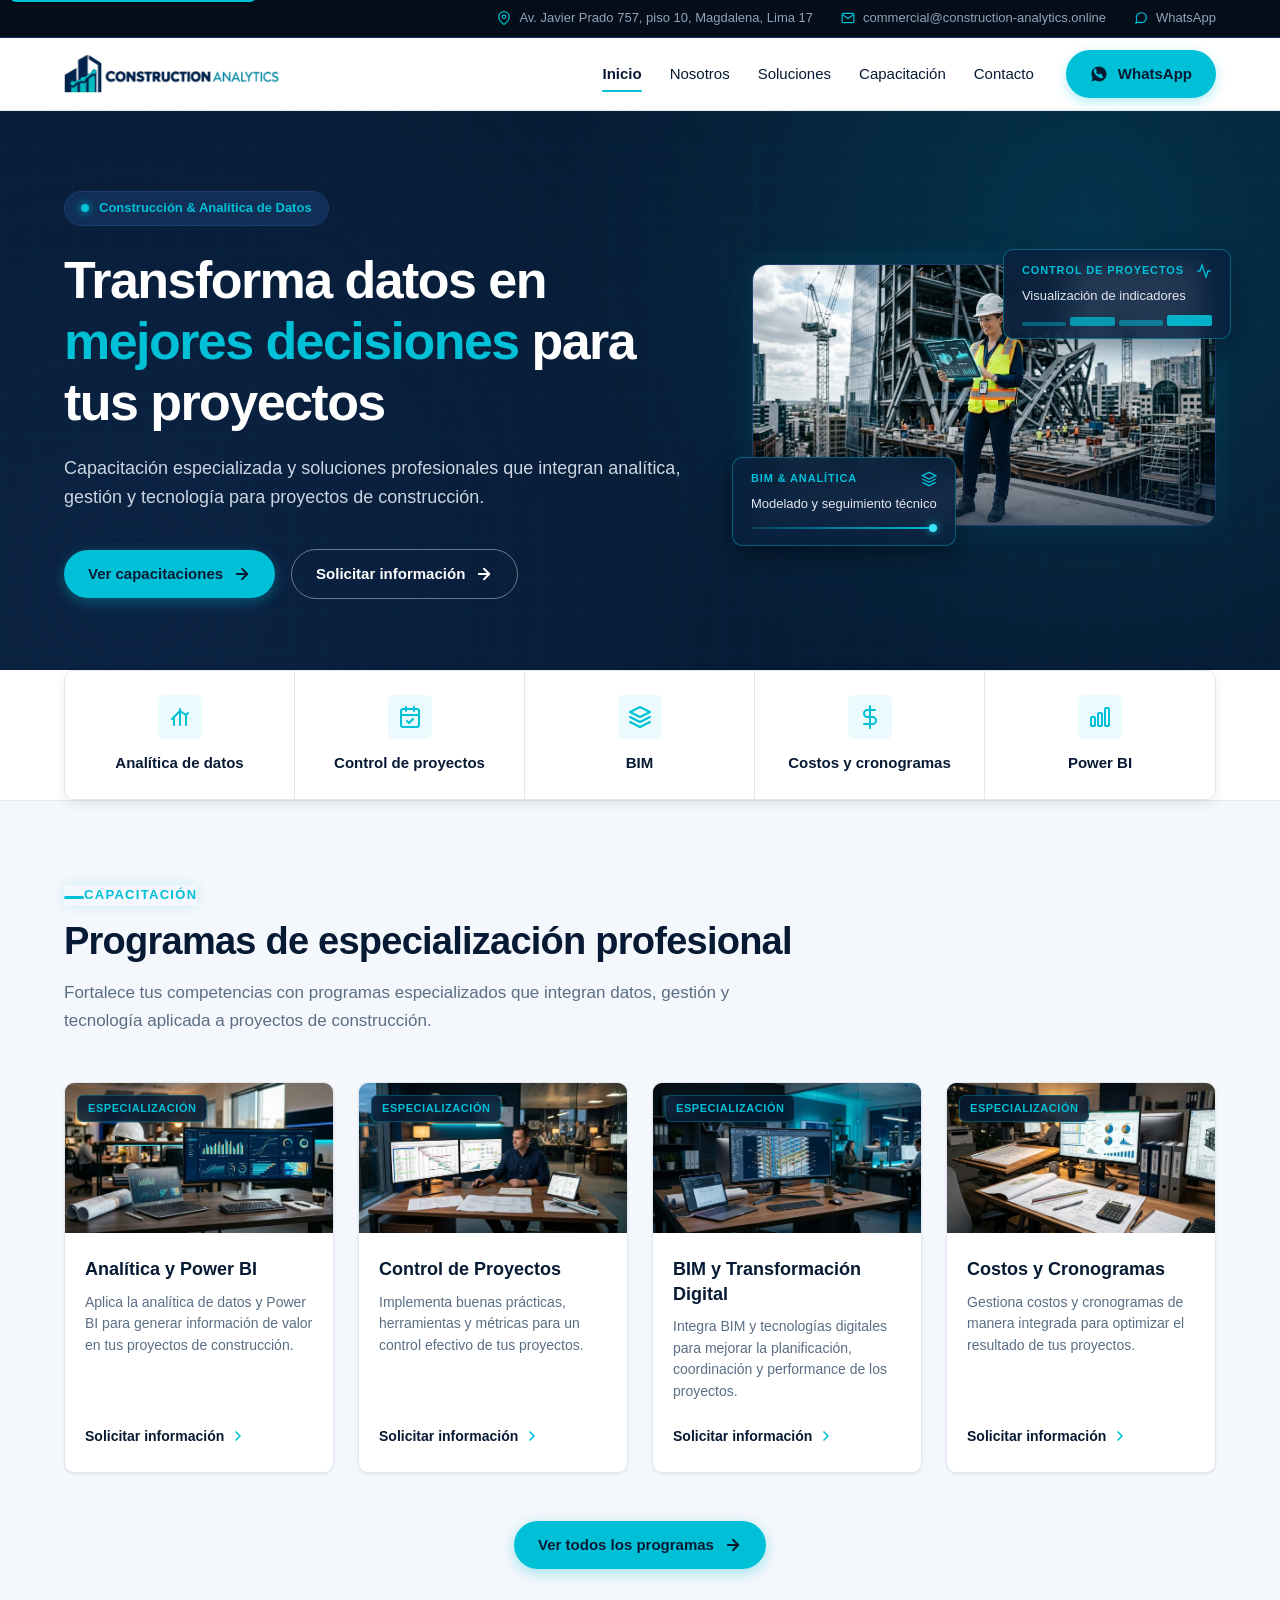
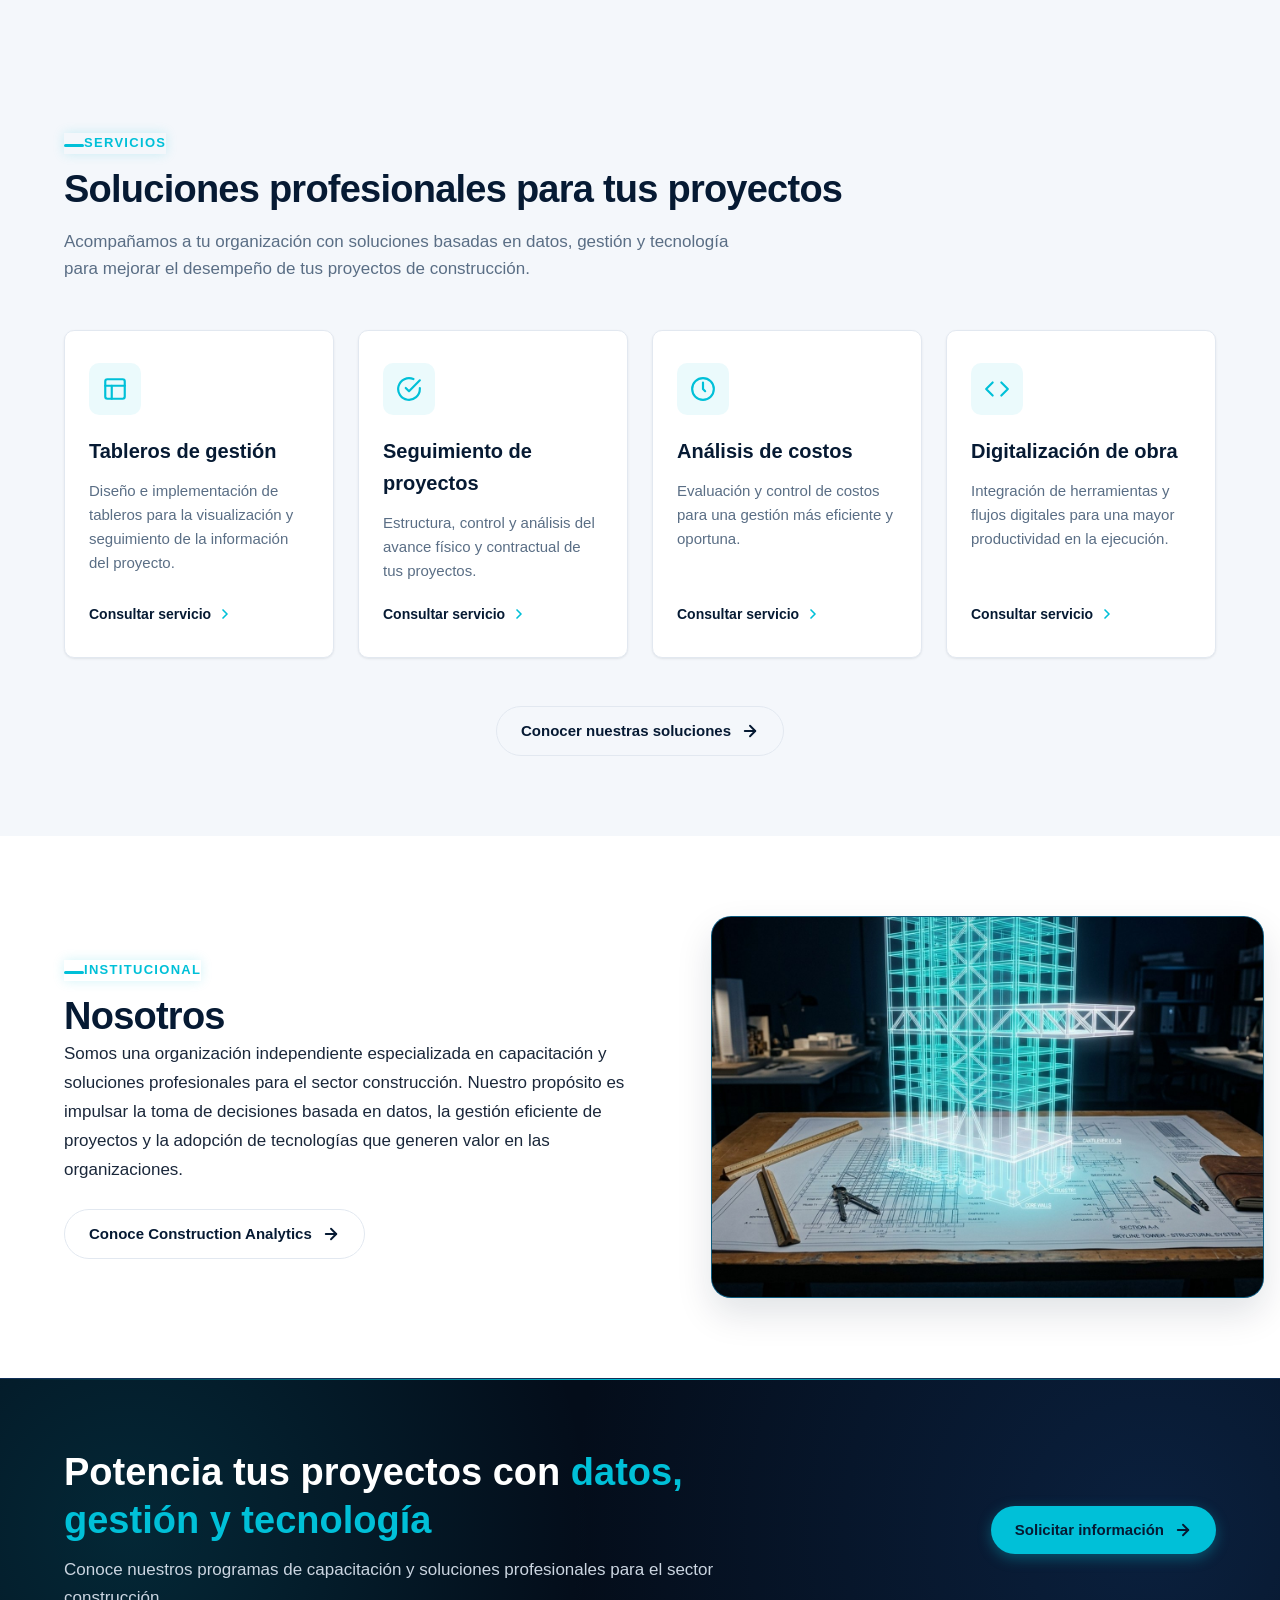
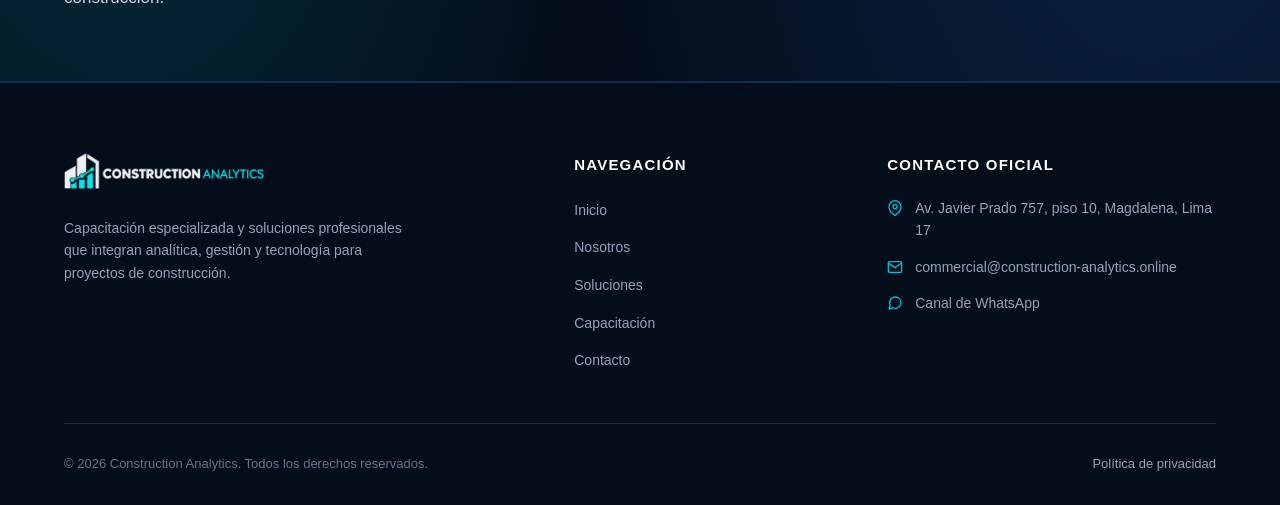
==== commit 3f4ae36b: "fix: ocultar número de WhatsApp en contacto" ====
--- a/index.html
+++ b/index.html
@@ -30,7 +30,6 @@
     "url": "https://construction-analytics.online/",
     "logo": "https://construction-analytics.online/assets/img/logo-construction-analytics.png",
     "email": "commercial@construction-analytics.online",
-    "telephone": "+51993463118",
     "address": {
       "@type": "PostalAddress",
       "streetAddress": "Av. Javier Prado 757, piso 10",
@@ -69,11 +68,11 @@
         <span>commercial@construction-analytics.online</span>
       </a>
 
-      <a href="tel:+51993463118" class="topbar-item" title="Llamar al teléfono oficial">
+      <a href="https://wa.me/51993463118?text=Hola%20Construction%20Analytics,%20deseo%20solicitar%20informaci%C3%B3n." target="_blank" rel="noopener noreferrer" class="topbar-item" aria-label="Contactar por WhatsApp">
         <svg viewBox="0 0 24 24" fill="none" stroke="currentColor" stroke-width="2" stroke-linecap="round" stroke-linejoin="round" aria-hidden="true">
-          <path d="M22 16.92v3a2 2 0 0 1-2.18 2 19.79 19.79 0 0 1-8.63-3.07 19.5 19.5 0 0 1-6-6 19.79 19.79 0 0 1-3.07-8.67A2 2 0 0 1 4.11 2h3a2 2 0 0 1 2 1.72 12.84 12.84 0 0 0 .7 2.81 2 2 0 0 1-.45 2.11L8.09 9.91a16 16 0 0 0 6 6l1.27-1.27a2 2 0 0 1 2.11-.45 12.84 12.84 0 0 0 2.81.7A2 2 0 0 1 22 16.92z"></path>
+          <path d="M21 11.5a8.38 8.38 0 0 1-.9 3.8 8.5 8.5 0 0 1-7.6 4.7 8.38 8.38 0 0 1-3.8-.9L3 21l1.9-5.7a8.38 8.38 0 0 1-.9-3.8 8.5 8.5 0 0 1 4.7-7.6 8.38 8.38 0 0 1 3.8-.9h.5a8.48 8.48 0 0 1 8 8v.5z"></path>
         </svg>
-        <span>+51 993 463 118</span>
+        <span>WhatsApp</span>
       </a>
     </div>
   </aside>
@@ -118,7 +117,7 @@
           </ul>
 
           <div class="nav-cta">
-            <a href="https://wa.me/51993463118?text=Hola%20Construction%20Analytics,%20deseo%20solicitar%20informaci%C3%B3n." target="_blank" rel="noopener noreferrer" class="btn btn-whatsapp" aria-label="Contactar por WhatsApp (+51 993 463 118)">
+            <a href="https://wa.me/51993463118?text=Hola%20Construction%20Analytics,%20deseo%20solicitar%20informaci%C3%B3n." target="_blank" rel="noopener noreferrer" class="btn btn-whatsapp" aria-label="Contactar por WhatsApp">
               <svg viewBox="0 0 24 24" aria-hidden="true">
                 <path d="M12.031 2C6.495 2 2 6.49 2 12.022c0 1.954.557 3.784 1.527 5.341L2 22l4.809-1.503a9.98 9.98 0 0 0 5.222 1.464h.004c5.534 0 10.03-4.49 10.03-10.023A10.015 10.015 0 0 0 12.031 2zm5.835 14.18c-.244.686-1.42 1.309-1.968 1.353-.51.04-1.173.06-3.793-.993-3.345-1.346-5.498-4.737-5.666-4.957-.168-.22-1.35-1.797-1.35-3.428 0-1.63.856-2.433 1.161-2.76.244-.262.534-.328.712-.328.178 0 .356.002.512.01.168.008.391-.064.612.467.228.552.776 1.898.844 2.036.068.138.113.3.023.479-.09.18-.135.292-.269.448-.133.155-.281.346-.401.465-.134.133-.274.278-.118.546.156.267.693 1.144 1.488 1.85 1.025.912 1.888 1.194 2.155 1.327.267.133.423.111.58-.067.156-.178.667-.777.845-1.044.178-.267.356-.222.6-.133.245.089 1.558.734 1.825.867.267.134.445.2.512.312.067.112.067.644-.177 1.33z"/>
               </svg>
@@ -632,9 +631,9 @@
 
             <div class="footer-contact-item">
               <svg viewBox="0 0 24 24" fill="none" stroke="currentColor" stroke-width="2" stroke-linecap="round" stroke-linejoin="round" aria-hidden="true">
-                <path d="M22 16.92v3a2 2 0 0 1-2.18 2 19.79 19.79 0 0 1-8.63-3.07 19.5 19.5 0 0 1-6-6 19.79 19.79 0 0 1-3.07-8.67A2 2 0 0 1 4.11 2h3a2 2 0 0 1 2 1.72 12.84 12.84 0 0 0 .7 2.81 2 2 0 0 1-.45 2.11L8.09 9.91a16 16 0 0 0 6 6l1.27-1.27a2 2 0 0 1 2.11-.45 12.84 12.84 0 0 0 2.81.7A2 2 0 0 1 22 16.92z"></path>
-              </svg>
-              <a href="tel:+51993463118">+51 993 463 118</a>
+                <path d="M21 11.5a8.38 8.38 0 0 1-.9 3.8 8.5 8.5 0 0 1-7.6 4.7 8.38 8.38 0 0 1-3.8-.9L3 21l1.9-5.7a8.38 8.38 0 0 1-.9-3.8 8.5 8.5 0 0 1 4.7-7.6 8.38 8.38 0 0 1 3.8-.9h.5a8.48 8.48 0 0 1 8 8v.5z"></path>
+              </svg>
+              <a href="https://wa.me/51993463118?text=Hola%20Construction%20Analytics,%20deseo%20solicitar%20informaci%C3%B3n." target="_blank" rel="noopener noreferrer" aria-label="Contactar por WhatsApp">Canal de WhatsApp</a>
             </div>
           </div>
         </div>
